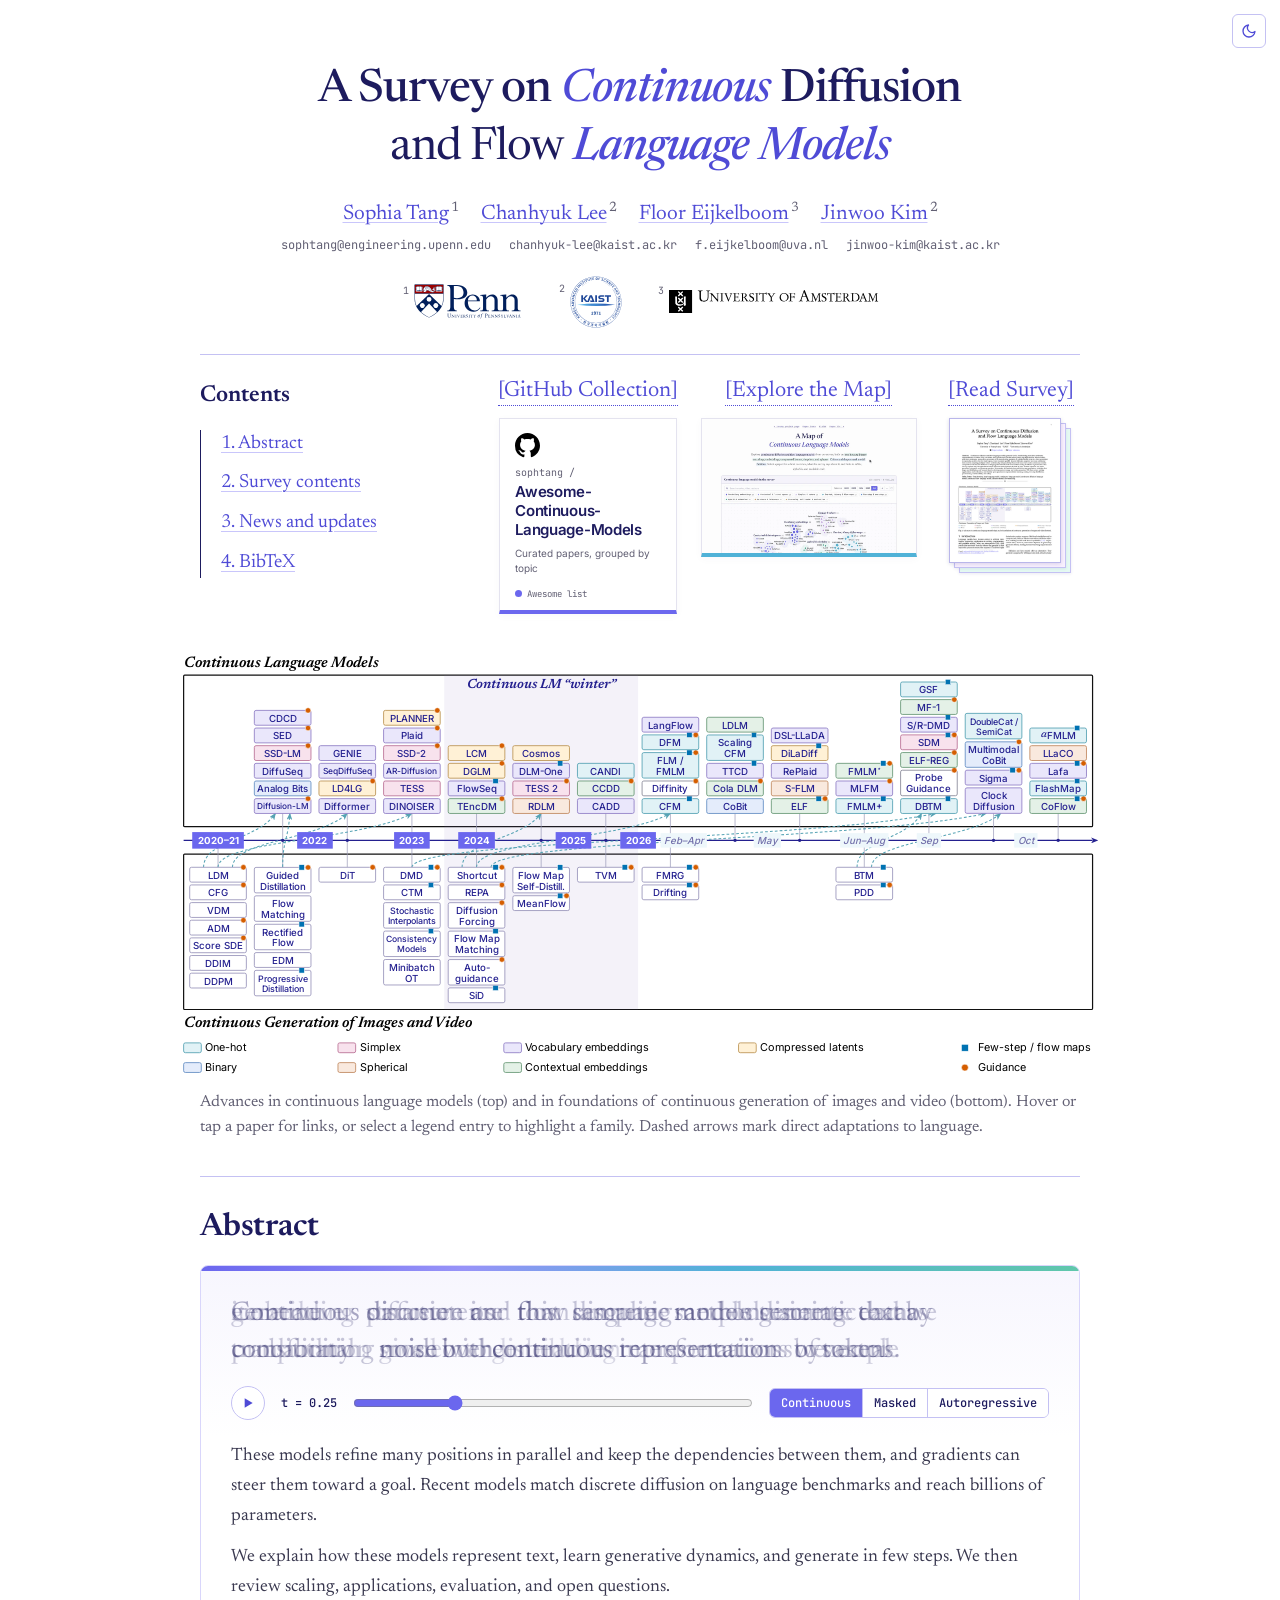
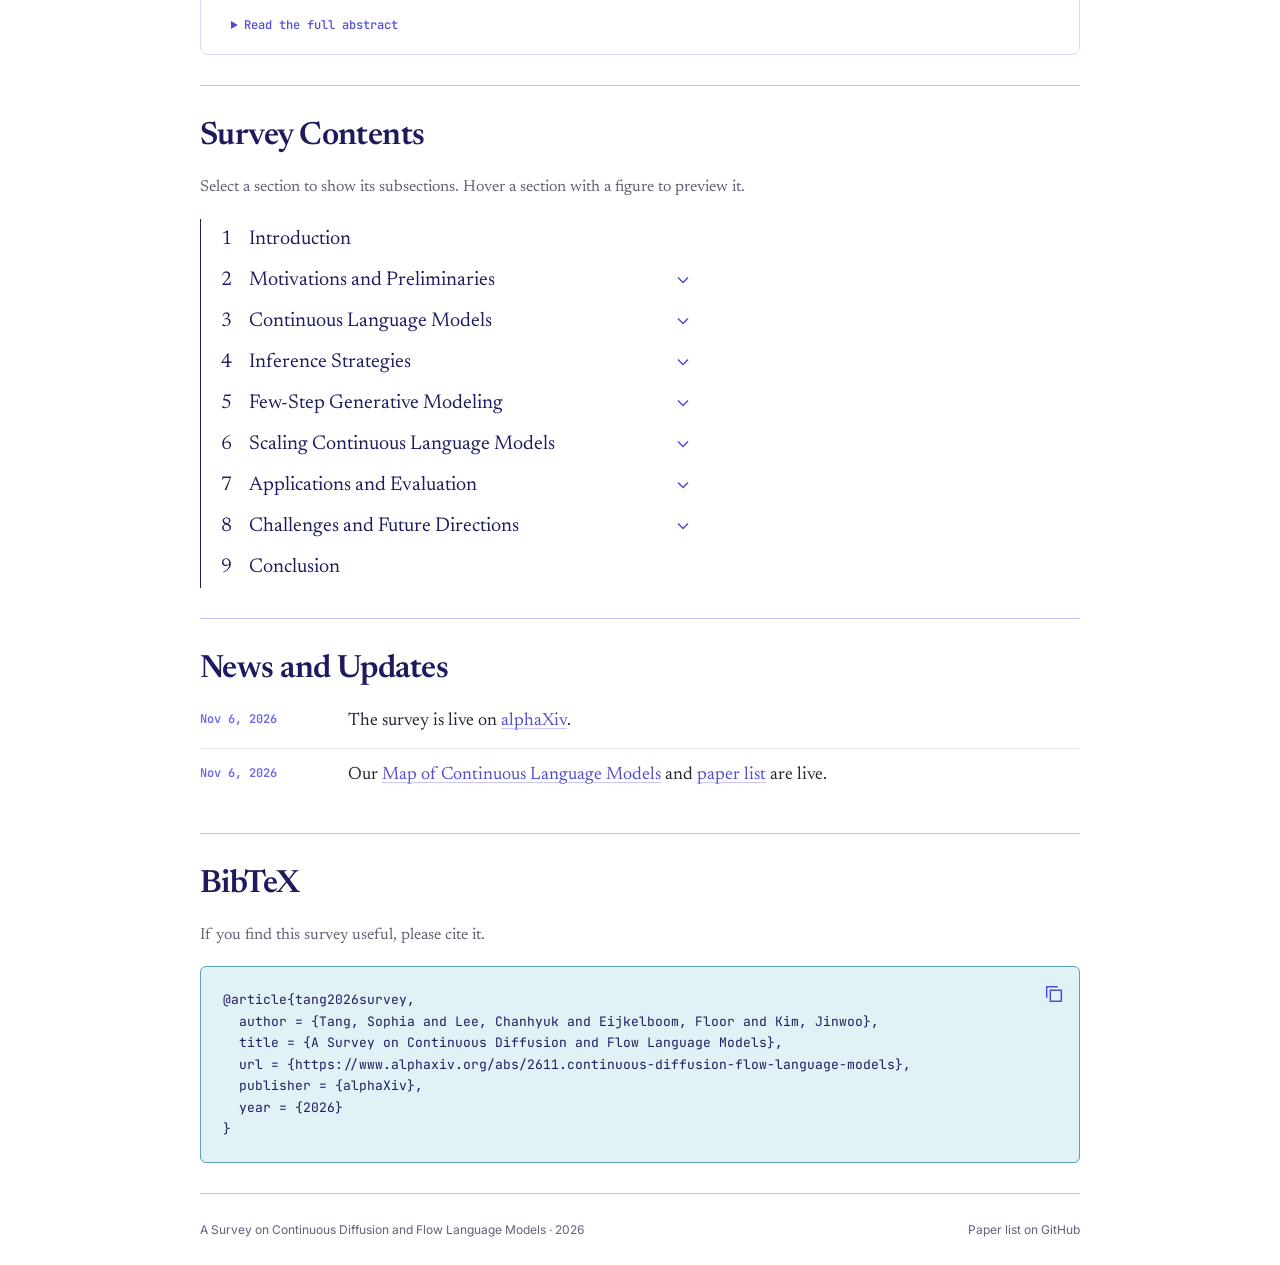
==== index.html @ f532ac31 "initial release" ====
<!doctype html>
<html lang="en">
<head>
  <meta charset="utf-8">
  <meta name="viewport" content="width=device-width, initial-scale=1">
  <meta name="theme-color" content="#ffffff">
  <meta name="description" content="A survey on continuous diffusion and flow language models: how they represent text, learn generative dynamics, generate in few steps, scale, and where the field is heading.">
  <meta property="og:title" content="A Survey on Continuous Diffusion and Flow Language Models">
  <meta property="og:description" content="Continuous diffusion and flow language models: principles, few-step generation, scaling, applications, and open questions.">
  <meta property="og:image" content="https://continuous-lm.github.io/assets/social.png">
  <meta property="og:type" content="website">
  <meta property="og:url" content="https://continuous-lm.github.io/">
  <meta name="twitter:card" content="summary_large_image">
  <title>A Survey on Continuous Diffusion and Flow Language Models</title>
  <link rel="icon" type="image/svg+xml" href="assets/favicon.svg">
  <link rel="preconnect" href="https://fonts.googleapis.com">
  <link rel="preconnect" href="https://fonts.gstatic.com" crossorigin>
  <link rel="stylesheet" href="https://fonts.googleapis.com/css2?family=Newsreader:ital,opsz,wght@0,6..72,300..700;1,6..72,300..700&family=JetBrains+Mono:wght@400..700&display=swap">
  <link rel="preload" href="assets/fonts/inter-latin.woff2" as="font" type="font/woff2" crossorigin>
  <link rel="stylesheet" href="site.css">
  <script src="theme.js"></script>
  <script src="timeline.js" defer></script>
  <script src="abstract.js" defer></script>
  <script src="site.js" defer></script>
</head>
<body>
  <a class="skip-link" href="#main">Skip to content</a>
  <button id="theme-toggle" class="theme-toggle" type="button" aria-label="Toggle dark mode" title="Toggle dark mode"><svg class="icon-moon" viewBox="0 0 24 24" aria-hidden="true"><path d="M21 12.8A9 9 0 1 1 11.2 3a7 7 0 0 0 9.8 9.8z"/></svg><svg class="icon-sun" viewBox="0 0 24 24" aria-hidden="true"><circle cx="12" cy="12" r="4.2"/><path d="M12 2.5v2.2M12 19.3v2.2M2.5 12h2.2M19.3 12h2.2M5.3 5.3l1.6 1.6M17.1 17.1l1.6 1.6M5.3 18.7l1.6-1.6M17.1 6.9l1.6-1.6"/></svg></button>
  <nav id="contents" class="contents-nav" aria-label="Page contents" inert>
    <button class="contents-toggle" aria-expanded="false" aria-controls="contents-list"><svg viewBox="0 0 20 20" aria-hidden="true"><path d="M4 5h12M4 10h12M4 15h12"/></svg><span>Contents</span><span class="contents-current" aria-hidden="true">Overview</span></button>
    <p class="contents-heading">Contents</p>
    <ol id="contents-list" class="contents-list">
      <li><a href="#overview" aria-current="location"><span>Overview</span></a></li>
      <li><a href="#abstract"><span>1. Abstract</span></a></li>
      <li><a href="#survey-contents"><span>2. Survey Contents</span></a></li>
      <li><a href="#news"><span>3. News</span></a></li>
      <li><a href="#citation"><span>4. BibTeX</span></a></li>
    </ol>
  </nav>
  <main id="main">
    <section id="overview" class="hero wrap" aria-labelledby="hero-title">
      <div class="hero-heading">
        <h1 id="hero-title" class="paper-title"><span>A Survey on <em>Continuous</em> Diffusion</span> <span class="title-sub">and Flow <em>Language Models</em></span></h1>
        <div class="authors">
          <p class="author-row">
            <span><a href="https://sophtang.github.io/" target="_blank" rel="noopener">Sophia Tang</a><sup>1</sup></span>
            <span><a href="https://david3684.github.io/" target="_blank" rel="noopener">Chanhyuk Lee</a><sup>2</sup></span>
            <span><a href="https://flooreijkelboom.github.io/" target="_blank" rel="noopener">Floor Eijkelboom</a><sup>3</sup></span>
            <span><a href="https://jw9730.github.io/" target="_blank" rel="noopener">Jinwoo Kim</a><sup>2</sup></span>
          </p>
          <p class="author-emails">
            <a href="mailto:sophtang@engineering.upenn.edu">sophtang@engineering.upenn.edu</a>
            <a href="mailto:chanhyuk-lee@kaist.ac.kr">chanhyuk-lee@kaist.ac.kr</a>
            <a href="mailto:f.eijkelboom@uva.nl">f.eijkelboom@uva.nl</a>
            <a href="mailto:jinwoo-kim@kaist.ac.kr">jinwoo-kim@kaist.ac.kr</a>
          </p>
          <div class="affiliations" aria-label="Author affiliations">
            <a class="institution institution-penn" href="https://www.upenn.edu/" target="_blank" rel="noopener" title="1. University of Pennsylvania"><sup aria-hidden="true">1</sup><img src="assets/logos/penn.svg" alt="University of Pennsylvania" width="109" height="40"></a>
            <a class="institution institution-kaist" href="https://www.kaist.ac.kr/en/" target="_blank" rel="noopener" title="2. KAIST"><sup aria-hidden="true">2</sup><img src="assets/logos/kaist.svg" alt="KAIST" width="40" height="40"></a>
            <a class="institution institution-uva" href="https://www.uva.nl/en" target="_blank" rel="noopener" title="3. University of Amsterdam"><sup aria-hidden="true">3</sup><img src="assets/logos/uva.svg" alt="University of Amsterdam" width="220" height="24"></a>
          </div>
        </div>
      </div>

      <div class="project-directory">
        <nav class="project-contents" aria-labelledby="project-contents-title">
          <h2 id="project-contents-title">Contents</h2>
          <ol>
            <li><a href="#abstract">1. Abstract</a></li>
            <li><a href="#survey-contents">2. Survey contents</a></li>
            <li><a href="#news">3. News and updates</a></li>
            <li><a href="#citation">4. BibTeX</a></li>
          </ol>
        </nav>
        <div class="project-resources">
          <a class="resource-button resource-preview resource-list" href="https://github.com/sophtang/Awesome-Continuous-Language-Models" target="_blank" rel="noopener" aria-label="Paper collection on GitHub">
            <span class="resource-label">[GitHub Collection]</span>
            <span class="repository-preview" aria-hidden="true">
              <img src="assets/icons/github.svg" alt="" width="25" height="25">
              <span class="repository-owner">sophtang /</span>
              <strong>Awesome-Continuous-<br>Language-Models</strong>
              <span class="repository-caption">Curated papers, grouped by topic</span>
              <span class="repository-language"><i></i> Awesome list</span>
            </span>
          </a>
          <a class="resource-button resource-preview map-button" href="map/" aria-label="Interactive map of papers">
            <span class="resource-label">[Explore the Map]</span>
            <span class="map-preview" aria-hidden="true"><video src="assets/previews/paper-map.mp4" poster="assets/previews/paper-map-poster.webp" width="1920" height="1200" autoplay muted loop playsinline preload="metadata"></video></span>
          </a>
          <a class="resource-button paper-button resource-preview" href="https://www.alphaxiv.org/abs/2611.continuous-diffusion-flow-language-models" target="_blank" rel="noopener" aria-label="Survey paper on alphaXiv">
            <span class="resource-label">[Read Survey]</span>
            <span class="paper-preview paper-preview-alt" aria-hidden="true"><img src="assets/previews/paper-cover.png" alt="" width="680" height="880"></span>
          </a>
        </div>
      </div>

      <!-- timeline:start (generated by scripts/build_timeline.py from timeline_figure.tex; do not edit by hand) -->
      <figure class="hero-figure timeline-figure">
        <div class="tl-scroll" tabindex="0" aria-label="Timeline, scroll sideways on small screens"><svg class="tl" viewBox="0 0 968 444" role="group" aria-labelledby="tl-caption"><defs><marker id="tl-head" viewBox="0 0 10 8" refX="9" refY="4" markerUnits="userSpaceOnUse" markerWidth="7.8" markerHeight="6.2" orient="auto"><path d="M0,0 L10,4 L0,8 L2.6,4 Z"/></marker><marker id="tl-axis-head" viewBox="0 0 10 8" refX="2" refY="4" markerUnits="userSpaceOnUse" markerWidth="7.8" markerHeight="6.2" orient="auto"><path d="M0,0 L10,4 L0,8 L2.6,4 Z"/></marker></defs><rect class="tl-panel" x="3.8" y="20.2" width="956.40" height="159.40" rx="1.08"/><rect class="tl-panel" x="3.8" y="208.4" width="956.40" height="163.56" rx="1.08"/><rect class="tl-winter" x="278.0" y="20.2" width="204.00" height="351.76"/><text class="tl-winter-label" x="380.0" y="30.2">Continuous LM “winter”</text><text class="tl-heading" x="3.8" y="11.4">Continuous Language Models</text><text class="tl-heading" x="3.8" y="390.56">Continuous Generation of Images and Video</text><line class="tl-axis" x1="3.8" y1="194.0" x2="960.2" y2="194.0" marker-end="url(#tl-axis-head)"/><line class="tl-stem" x1="40.0" y1="194.0" x2="40.0" y2="222.4"/><line class="tl-stem" x1="108.0" y1="194.0" x2="108.0" y2="165.6"/><line class="tl-stem" x1="108.0" y1="194.0" x2="108.0" y2="222.4"/><line class="tl-stem" x1="176.0" y1="194.0" x2="176.0" y2="165.6"/><line class="tl-stem" x1="176.0" y1="194.0" x2="176.0" y2="222.4"/><line class="tl-stem" x1="244.0" y1="194.0" x2="244.0" y2="165.6"/><line class="tl-stem" x1="244.0" y1="194.0" x2="244.0" y2="222.4"/><line class="tl-stem" x1="312.0" y1="194.0" x2="312.0" y2="165.6"/><line class="tl-stem" x1="312.0" y1="194.0" x2="312.0" y2="222.4"/><line class="tl-stem" x1="380.0" y1="194.0" x2="380.0" y2="165.6"/><line class="tl-stem" x1="380.0" y1="194.0" x2="380.0" y2="222.4"/><line class="tl-stem" x1="448.0" y1="194.0" x2="448.0" y2="165.6"/><line class="tl-stem" x1="448.0" y1="194.0" x2="448.0" y2="222.4"/><line class="tl-stem" x1="516.0" y1="194.0" x2="516.0" y2="165.6"/><line class="tl-stem" x1="516.0" y1="194.0" x2="516.0" y2="222.4"/><line class="tl-stem" x1="584.0" y1="194.0" x2="584.0" y2="165.6"/><line class="tl-stem" x1="652.0" y1="194.0" x2="652.0" y2="165.6"/><line class="tl-stem" x1="720.0" y1="194.0" x2="720.0" y2="165.6"/><line class="tl-stem" x1="720.0" y1="194.0" x2="720.0" y2="222.4"/><line class="tl-stem" x1="788.0" y1="194.0" x2="788.0" y2="165.6"/><line class="tl-stem" x1="856.0" y1="194.0" x2="856.0" y2="165.6"/><line class="tl-stem" x1="924.0" y1="194.0" x2="924.0" y2="165.6"/><path class="tl-arrow" d="M24.8,222.4 C24.8,194.0 81.52,194.0 100.4,165.6" data-from="paper61" data-to="paper0" marker-end="url(#tl-head)"><title>DDPM → Diffusion-LM</title></path><path class="tl-arrow" d="M40.0,222.4 C40.0,194.0 193.0,194.0 244.0,165.6" data-from="paper65" data-to="paper14" marker-end="url(#tl-head)"><title>VDM → Plaid</title></path><path class="tl-arrow" d="M55.2,222.4 C55.2,194.0 145.8,194.0 176.0,165.6" data-from="paper67" data-to="paper7" marker-end="url(#tl-head)"><title>LDM → LD4LG</title></path><path class="tl-arrow" d="M108.0,222.4 C108.0,194.0 113.72,194.0 115.6,165.6" data-from="paper69" data-to="paper5" marker-end="url(#tl-head)"><title>EDM → CDCD</title></path><path class="tl-arrow" d="M296.8,222.4 C296.8,194.0 359.2,194.0 380.0,165.6" data-from="paper79" data-to="paper22" marker-end="url(#tl-head)"><title>SiD → DLM-One</title></path><path class="tl-arrow" d="M312.0,222.4 C312.0,194.0 465.0,194.0 516.0,165.6" data-from="paper81" data-to="paper29" marker-end="url(#tl-head)"><title>Flow Map Matching → FLM / FMLM</title></path><path class="tl-arrow" d="M327.2,222.4 C327.2,194.0 718.12,194.0 848.4,165.6" data-from="paper82" data-to="paper53" marker-end="url(#tl-head)"><title>Diffusion Forcing → Sigma</title></path><path class="tl-arrow" d="M712.4,222.4 C712.4,194.0 763.4,194.0 780.4,165.6" data-from="paper91" data-to="paper45" marker-end="url(#tl-head)"><title>BTM → DBTM</title></path><path class="tl-arrow" d="M244.0,222.4 C244.0,194.0 657.72,194.0 795.6,165.6" data-from="paper78" data-to="paper49" marker-end="url(#tl-head)"><title>DMD → S/R-DMD</title></path><path class="tl-arrow" d="M727.6,222.4 C727.6,194.0 829.6,194.0 863.6,165.6" data-from="paper90" data-to="paper53" marker-end="url(#tl-head)"><title>PDD → Sigma</title></path><circle class="tl-tick" cx="40.0" cy="194.0" r="1.80"/><circle class="tl-tick" cx="108.0" cy="194.0" r="1.80"/><circle class="tl-tick" cx="176.0" cy="194.0" r="1.80"/><circle class="tl-tick" cx="244.0" cy="194.0" r="1.80"/><circle class="tl-tick" cx="312.0" cy="194.0" r="1.80"/><circle class="tl-tick" cx="380.0" cy="194.0" r="1.80"/><circle class="tl-tick" cx="448.0" cy="194.0" r="1.80"/><circle class="tl-tick" cx="516.0" cy="194.0" r="1.80"/><circle class="tl-tick" cx="584.0" cy="194.0" r="1.80"/><circle class="tl-tick" cx="652.0" cy="194.0" r="1.80"/><circle class="tl-tick" cx="720.0" cy="194.0" r="1.80"/><circle class="tl-tick" cx="788.0" cy="194.0" r="1.80"/><circle class="tl-tick" cx="856.0" cy="194.0" r="1.80"/><circle class="tl-tick" cx="924.0" cy="194.0" r="1.80"/><g class="tl-year"><rect x="13.02" y="185.28" width="53.96" height="17.43"/><text x="40.0" y="194.0">2020–21</text></g><g class="tl-year"><rect x="124.17" y="185.28" width="35.65" height="17.43"/><text x="142.0" y="194.0">2022</text></g><g class="tl-year"><rect x="226.17" y="185.28" width="35.65" height="17.43"/><text x="244.0" y="194.0">2023</text></g><g class="tl-year"><rect x="294.17" y="185.28" width="35.65" height="17.43"/><text x="312.0" y="194.0">2024</text></g><g class="tl-year"><rect x="396.17" y="185.28" width="35.65" height="17.43"/><text x="414.0" y="194.0">2025</text></g><g class="tl-year"><rect x="464.17" y="185.28" width="35.65" height="17.43"/><text x="482.0" y="194.0">2026</text></g><g class="tl-month"><rect x="508.12" y="186.37" width="43.76" height="15.25"/><text x="530.0" y="194.0">Feb–Apr</text></g><g class="tl-month"><rect x="607.02" y="186.37" width="21.97" height="15.25"/><text x="618.0" y="194.0">May</text></g><g class="tl-month"><rect x="698.12" y="186.37" width="43.76" height="15.25"/><text x="720.0" y="194.0">Jun–Aug</text></g><g class="tl-month"><rect x="777.02" y="186.37" width="21.97" height="15.25"/><text x="788.0" y="194.0">Sep</text></g><g class="tl-month"><rect x="879.02" y="186.37" width="21.97" height="15.25"/><text x="890.0" y="194.0">Oct</text></g><a class="tl-card f-vocabulary has-guide" id="tl-paper0" data-name="Diffusion-LM" data-date="May 27, 2022" data-family="Vocabulary embeddings" data-title="Diffusion-lm improves controllable text generation" data-authors="Xiang Li et al." data-venue="NeurIPS" data-arxiv="2205.14217" data-code="https://github.com/XiangLi1999/Diffusion-LM" href="https://arxiv.org/abs/2205.14217" target="_blank" rel="noopener" aria-label="Diffusion-LM, May 27, 2022"><rect class="tl-box" x="78.20" y="150.08" width="59.60" height="15.60" rx="1.81"/><text class="tl-label"><tspan x="108.0" y="157.88">Diffusion-LM</tspan></text><circle class="tl-dot tl-dot-guide" cx="134.72" cy="150.08" r="2.84"/></a><a class="tl-card f-binary" id="tl-paper1" data-name="Analog Bits" data-date="Aug 8, 2022" data-family="Binary" data-title="Analog bits: Generating discrete data using diffusion models with self-conditioning" data-authors="Ting Chen et al." data-venue="ICLR" data-arxiv="2208.04202" data-code="https://github.com/google-research/pix2seq" href="https://arxiv.org/abs/2208.04202" target="_blank" rel="noopener" aria-label="Analog Bits, Aug 8, 2022"><rect class="tl-box" x="78.20" y="131.52" width="59.60" height="15.60" rx="1.81"/><text class="tl-label"><tspan x="108.0" y="139.32">Analog Bits</tspan></text></a><a class="tl-card f-vocabulary" id="tl-paper2" data-name="DiffuSeq" data-date="Oct 17, 2022" data-family="Vocabulary embeddings" data-title="Diffuseq: Sequence to sequence text generation with diffusion models" data-authors="Shansan Gong et al." data-venue="ICLR" data-arxiv="2210.08933" data-code="https://github.com/Shark-NLP/DiffuSeq" href="https://arxiv.org/abs/2210.08933" target="_blank" rel="noopener" aria-label="DiffuSeq, Oct 17, 2022"><rect class="tl-box" x="78.20" y="112.96" width="59.60" height="15.60" rx="1.81"/><text class="tl-label"><tspan x="108.0" y="120.76">DiffuSeq</tspan></text></a><a class="tl-card f-simplex has-guide" id="tl-paper3" data-name="SSD-LM" data-date="Oct 31, 2022" data-family="Simplex" data-title="Ssd-lm: Semi-autoregressive simplex-based diffusion language model for text generation and modular control" data-authors="Xiaochuang Han et al." data-venue="ACL" data-arxiv="2210.17432" data-code="https://github.com/xhan77/ssd-lm" href="https://arxiv.org/abs/2210.17432" target="_blank" rel="noopener" aria-label="SSD-LM, Oct 31, 2022"><rect class="tl-box" x="78.20" y="94.36" width="59.60" height="15.60" rx="1.81"/><text class="tl-label"><tspan x="108.0" y="102.16">SSD-LM</tspan></text><circle class="tl-dot tl-dot-guide" cx="134.72" cy="94.36" r="2.84"/></a><a class="tl-card f-vocabulary has-guide" id="tl-paper4" data-name="SED" data-date="Nov 8, 2022" data-family="Vocabulary embeddings" data-title="Self-conditioned embedding diffusion for text generation" data-authors="Robin Strudel et al." data-venue="arXiv" data-arxiv="2211.04236" href="https://arxiv.org/abs/2211.04236" target="_blank" rel="noopener" aria-label="SED, Nov 8, 2022"><rect class="tl-box" x="78.20" y="75.80" width="59.60" height="15.60" rx="1.81"/><text class="tl-label"><tspan x="108.0" y="83.60">SED</tspan></text><circle class="tl-dot tl-dot-guide" cx="134.72" cy="75.80" r="2.84"/></a><a class="tl-card f-vocabulary has-guide" id="tl-paper5" data-name="CDCD" data-date="Nov 28, 2022" data-family="Vocabulary embeddings" data-title="Continuous diffusion for categorical data" data-authors="Sander Dieleman et al." data-venue="arXiv" data-arxiv="2211.15089" href="https://arxiv.org/abs/2211.15089" target="_blank" rel="noopener" aria-label="CDCD, Nov 28, 2022"><rect class="tl-box" x="78.20" y="57.24" width="59.60" height="15.60" rx="1.81"/><text class="tl-label"><tspan x="108.0" y="65.04">CDCD</tspan></text><circle class="tl-dot tl-dot-guide" cx="134.72" cy="57.24" r="2.84"/></a><a class="tl-card f-vocabulary" id="tl-paper6" data-name="Difformer" data-date="Dec 19, 2022" data-family="Vocabulary embeddings" data-title="Empowering Diffusion Models on the Embedding Space for Text Generation" data-authors="Zhujin Gao et al." data-venue="NAACL" data-arxiv="2212.09412" data-code="https://github.com/zhjgao/difformer" href="https://arxiv.org/abs/2212.09412" target="_blank" rel="noopener" aria-label="Difformer, Dec 19, 2022"><rect class="tl-box" x="146.20" y="150.08" width="59.60" height="15.60" rx="1.81"/><text class="tl-label"><tspan x="176.0" y="157.88">Difformer</tspan></text></a><a class="tl-card f-compressed has-guide" id="tl-paper7" data-name="LD4LG" data-date="Dec 19, 2022" data-family="Compressed latents" data-title="Latent diffusion for language generation" data-authors="Justin Lovelace et al." data-venue="NeurIPS" data-arxiv="2212.09462" data-code="https://github.com/justinlovelace/latent-diffusion-for-language" href="https://arxiv.org/abs/2212.09462" target="_blank" rel="noopener" aria-label="LD4LG, Dec 19, 2022"><rect class="tl-box" x="146.20" y="131.52" width="59.60" height="15.60" rx="1.81"/><text class="tl-label"><tspan x="176.0" y="139.32">LD4LG</tspan></text><circle class="tl-dot tl-dot-guide" cx="202.72" cy="131.52" r="2.84"/></a><a class="tl-card f-vocabulary" id="tl-paper8" data-name="SeqDiffuSeq" data-date="Dec 20, 2022" data-family="Vocabulary embeddings" data-title="Seqdiffuseq: Text diffusion with encoder-decoder transformers" data-authors="Hongyi Yuan et al." data-venue="arXiv" data-arxiv="2212.10325" data-code="https://github.com/Yuanhy1997/SeqDiffuSeq" href="https://arxiv.org/abs/2212.10325" target="_blank" rel="noopener" aria-label="SeqDiffuSeq, Dec 20, 2022"><rect class="tl-box" x="146.20" y="112.96" width="59.60" height="15.60" rx="1.81"/><text class="tl-label"><tspan x="176.0" y="120.76">SeqDiffuSeq</tspan></text></a><a class="tl-card f-vocabulary" id="tl-paper9" data-name="GENIE" data-date="Dec 22, 2022" data-family="Vocabulary embeddings" data-title="Text generation with diffusion language models: A pre-training approach with continuous paragraph denoise" data-authors="Zhenghao Lin et al." data-venue="ICML" data-arxiv="2212.11685" data-code="https://github.com/microsoft/ProphetNet" href="https://arxiv.org/abs/2212.11685" target="_blank" rel="noopener" aria-label="GENIE, Dec 22, 2022"><rect class="tl-box" x="146.20" y="94.36" width="59.60" height="15.60" rx="1.81"/><text class="tl-label"><tspan x="176.0" y="102.16">GENIE</tspan></text></a><a class="tl-card f-vocabulary" id="tl-paper10" data-name="DINOISER" data-date="Feb 20, 2023" data-family="Vocabulary embeddings" data-title="DINOISER: Diffused Conditional Sequence Learning by Manipulating Noises" data-authors="Jiasheng Ye et al." data-venue="arXiv" data-arxiv="2302.10025" data-code="https://github.com/yegcjs/DINOISER" href="https://arxiv.org/abs/2302.10025" target="_blank" rel="noopener" aria-label="DINOISER, Feb 20, 2023"><rect class="tl-box" x="214.20" y="150.08" width="59.60" height="15.60" rx="1.81"/><text class="tl-label"><tspan x="244.0" y="157.88">DINOISER</tspan></text></a><a class="tl-card f-simplex" id="tl-paper11" data-name="TESS" data-date="May 15, 2023" data-family="Simplex" data-title="Tess: Text-to-text self-conditioned simplex diffusion" data-authors="Rabeeh Karimi Mahabadi et al." data-venue="EACL" data-arxiv="2305.08379" data-code="https://github.com/allenai/tess-diffusion" href="https://arxiv.org/abs/2305.08379" target="_blank" rel="noopener" aria-label="TESS, May 15, 2023"><rect class="tl-box" x="214.20" y="131.52" width="59.60" height="15.60" rx="1.81"/><text class="tl-label"><tspan x="244.0" y="139.32">TESS</tspan></text></a><a class="tl-card f-vocabulary" id="tl-paper12" data-name="AR-Diffusion" data-date="May 16, 2023" data-family="Vocabulary embeddings" data-title="AR-diffusion: Auto-regressive diffusion model for text generation" data-authors="Tong Wu et al." data-venue="NeurIPS" data-arxiv="2305.09515" data-code="https://github.com/microsoft/ProphetNet" href="https://arxiv.org/abs/2305.09515" target="_blank" rel="noopener" aria-label="AR-Diffusion, May 16, 2023"><rect class="tl-box" x="214.20" y="112.96" width="59.60" height="15.60" rx="1.81"/><text class="tl-label"><tspan x="244.0" y="120.76">AR-Diffusion</tspan></text></a><a class="tl-card f-simplex has-guide" id="tl-paper13" data-name="SSD-2" data-date="May 24, 2023" data-family="Simplex" data-title="David helps goliath: Inference-time collaboration between small specialized and large general diffusion lms" data-authors="Xiaochuang Han et al." data-venue="NAACL" data-arxiv="2305.14771" href="https://arxiv.org/abs/2305.14771" target="_blank" rel="noopener" aria-label="SSD-2, May 24, 2023"><rect class="tl-box" x="214.20" y="94.36" width="59.60" height="15.60" rx="1.81"/><text class="tl-label"><tspan x="244.0" y="102.16">SSD-2</tspan></text><circle class="tl-dot tl-dot-guide" cx="270.72" cy="94.36" r="2.84"/></a><a class="tl-card f-vocabulary has-guide" id="tl-paper14" data-name="Plaid" data-date="May 30, 2023" data-family="Vocabulary embeddings" data-title="Likelihood-Based Diffusion Language Models" data-authors="Ishaan Gulrajani and Tatsunori B Hashimoto" data-venue="NeurIPS" data-arxiv="2305.18619" data-code="https://github.com/igul222/plaid" href="https://arxiv.org/abs/2305.18619" target="_blank" rel="noopener" aria-label="Plaid, May 30, 2023"><rect class="tl-box" x="214.20" y="75.80" width="59.60" height="15.60" rx="1.81"/><text class="tl-label"><tspan x="244.0" y="83.60">Plaid</tspan></text><circle class="tl-dot tl-dot-guide" cx="270.72" cy="75.80" r="2.84"/></a><a class="tl-card f-compressed has-guide" id="tl-paper15" data-name="PLANNER" data-date="Jun 5, 2023" data-family="Compressed latents" data-title="Planner: Generating diversified paragraph via latent language diffusion model" data-authors="Yizhe Zhang et al." data-venue="NeurIPS" data-arxiv="2306.02531" data-code="https://github.com/apple-aiml-research/ml-planner" href="https://arxiv.org/abs/2306.02531" target="_blank" rel="noopener" aria-label="PLANNER, Jun 5, 2023"><rect class="tl-box" x="214.20" y="57.24" width="59.60" height="15.60" rx="1.81"/><text class="tl-label"><tspan x="244.0" y="65.04">PLANNER</tspan></text><circle class="tl-dot tl-dot-guide" cx="270.72" cy="57.24" r="2.84"/></a><a class="tl-card f-contextual has-guide" id="tl-paper16" data-name="TEncDM" data-date="Feb 29, 2024" data-family="Contextual embeddings" data-title="Tencdm: Understanding the properties of the diffusion model in the space of language model encodings" data-authors="Alexander Shabalin et al." data-venue="AAAI" data-arxiv="2402.19097" data-code="https://github.com/M0RJIQUE/tencdm" href="https://arxiv.org/abs/2402.19097" target="_blank" rel="noopener" aria-label="TEncDM, Feb 29, 2024"><rect class="tl-box" x="282.20" y="150.08" width="59.60" height="15.60" rx="1.81"/><text class="tl-label"><tspan x="312.0" y="157.88">TEncDM</tspan></text><circle class="tl-dot tl-dot-guide" cx="338.72" cy="150.08" r="2.84"/></a><a class="tl-card f-vocabulary has-few" id="tl-paper17" data-name="FlowSeq" data-date="Forthcoming" data-family="Vocabulary embeddings" data-title="Flow Matching for Conditional Text Generation in a Few Sampling Steps" data-authors="Vincent Tao Hu et al." data-venue="EACL" href="https://scholar.google.com/scholar?q=Flow+Matching+for+Conditional+Text+Generation+in+a+Few+Sampling+Steps" target="_blank" rel="noopener" aria-label="FlowSeq, Forthcoming"><rect class="tl-box" x="282.20" y="131.52" width="59.60" height="15.60" rx="1.81"/><text class="tl-label"><tspan x="312.0" y="139.32">FlowSeq</tspan></text><rect class="tl-dot tl-dot-few" x="329.16" y="128.68" width="5.68" height="5.68"/></a><a class="tl-card f-compressed has-guide" id="tl-paper18" data-name="DGLM" data-date="Aug 8, 2024" data-family="Compressed latents" data-title="Diffusion guided language modeling" data-authors="Justin Lovelace et al." data-venue="Findings of ACL" data-arxiv="2408.04220" data-code="https://github.com/justinlovelace/Diffusion-Guided-LM" href="https://arxiv.org/abs/2408.04220" target="_blank" rel="noopener" aria-label="DGLM, Aug 8, 2024"><rect class="tl-box" x="282.20" y="112.96" width="59.60" height="15.60" rx="1.81"/><text class="tl-label"><tspan x="312.0" y="120.76">DGLM</tspan></text><circle class="tl-dot tl-dot-guide" cx="338.72" cy="112.96" r="2.84"/></a><a class="tl-card f-compressed has-guide" id="tl-paper19" data-name="LCM" data-date="Dec 11, 2024" data-family="Compressed latents" data-title="Large Concept Models: Language Modeling in a Sentence Representation Space" data-authors="Loïc Barrault et al." data-venue="arXiv" data-arxiv="2412.08821" data-code="https://github.com/facebookresearch/large_concept_model" href="https://arxiv.org/abs/2412.08821" target="_blank" rel="noopener" aria-label="LCM, Dec 11, 2024"><rect class="tl-box" x="282.20" y="94.36" width="59.60" height="15.60" rx="1.81"/><text class="tl-label"><tspan x="312.0" y="102.16">LCM</tspan></text><circle class="tl-dot tl-dot-guide" cx="338.72" cy="94.36" r="2.84"/></a><a class="tl-card f-sphere" id="tl-paper20" data-name="RDLM" data-date="Feb 17, 2025" data-family="Spherical" data-title="Continuous Diffusion Model for Language Modeling" data-authors="Jaehyeong Jo and Sung Ju Hwang" data-venue="NeurIPS" data-arxiv="2502.11564" data-code="https://github.com/harryjo97/RDLM" href="https://arxiv.org/abs/2502.11564" target="_blank" rel="noopener" aria-label="RDLM, Feb 17, 2025"><rect class="tl-box" x="350.20" y="150.08" width="59.60" height="15.60" rx="1.81"/><text class="tl-label"><tspan x="380.0" y="157.88">RDLM</tspan></text></a><a class="tl-card f-simplex has-guide" id="tl-paper21" data-name="TESS 2" data-date="Feb 19, 2025" data-family="Simplex" data-title="TESS 2: A Large-Scale Generalist Diffusion Language Model" data-authors="Jaesung Tae et al." data-venue="ACL" data-arxiv="2502.13917" data-code="https://github.com/hamishivi/tess-2" href="https://arxiv.org/abs/2502.13917" target="_blank" rel="noopener" aria-label="TESS 2, Feb 19, 2025"><rect class="tl-box" x="350.20" y="131.52" width="59.60" height="15.60" rx="1.81"/><text class="tl-label"><tspan x="380.0" y="139.32">TESS 2</tspan></text><circle class="tl-dot tl-dot-guide" cx="406.72" cy="131.52" r="2.84"/></a><a class="tl-card f-vocabulary has-few" id="tl-paper22" data-name="DLM-One" data-date="May 30, 2025" data-family="Vocabulary embeddings" data-title="DLM-One: Diffusion Language Models for One-Step Sequence Generation" data-authors="Tianqi Chen et al." data-venue="arXiv" data-arxiv="2506.00290" href="https://arxiv.org/abs/2506.00290" target="_blank" rel="noopener" aria-label="DLM-One, May 30, 2025"><rect class="tl-box" x="350.20" y="112.96" width="59.60" height="15.60" rx="1.81"/><text class="tl-label"><tspan x="380.0" y="120.76">DLM-One</tspan></text><rect class="tl-dot tl-dot-few" x="397.16" y="110.12" width="5.68" height="5.68"/></a><a class="tl-card f-compressed" id="tl-paper23" data-name="Cosmos" data-date="Jun 26, 2025" data-family="Compressed latents" data-title="Cosmos: Compressed and smooth latent space for text diffusion modeling" data-authors="Viacheslav Meshchaninov et al." data-venue="NeurIPS" data-arxiv="2506.21170" data-code="https://github.com/MeshchaninovViacheslav/cosmos" href="https://arxiv.org/abs/2506.21170" target="_blank" rel="noopener" aria-label="Cosmos, Jun 26, 2025"><rect class="tl-box" x="350.20" y="94.36" width="59.60" height="15.60" rx="1.81"/><text class="tl-label"><tspan x="380.0" y="102.16">Cosmos</tspan></text></a><a class="tl-card f-vocabulary" id="tl-paper24" data-name="CADD" data-date="Oct 1, 2025" data-family="Vocabulary embeddings" data-title="Continuously Augmented Discrete Diffusion Model for Categorical Generative Modeling" data-authors="Huangjie Zheng et al." data-venue="ICLR" data-arxiv="2510.01329" data-code="https://github.com/apple-aiml-research/ml-cadd" href="https://arxiv.org/abs/2510.01329" target="_blank" rel="noopener" aria-label="CADD, Oct 1, 2025"><rect class="tl-box" x="418.20" y="150.08" width="59.60" height="15.60" rx="1.81"/><text class="tl-label"><tspan x="448.0" y="157.88">CADD</tspan></text></a><a class="tl-card f-contextual has-guide" id="tl-paper25" data-name="CCDD" data-date="Oct 3, 2025" data-family="Contextual embeddings" data-title="Coevolutionary Continuous Discrete Diffusion: Make Your Diffusion Language Model a Latent Reasoner" data-authors="Cai Zhou et al." data-venue="ICML" data-arxiv="2510.03206" data-code="https://github.com/zhouc20/CCDD" href="https://arxiv.org/abs/2510.03206" target="_blank" rel="noopener" aria-label="CCDD, Oct 3, 2025"><rect class="tl-box" x="418.20" y="131.52" width="59.60" height="15.60" rx="1.81"/><text class="tl-label"><tspan x="448.0" y="139.32">CCDD</tspan></text><circle class="tl-dot tl-dot-guide" cx="474.72" cy="131.52" r="2.84"/></a><a class="tl-card f-onehot" id="tl-paper26" data-name="CANDI" data-date="Oct 26, 2025" data-family="One-hot" data-title="CANDI: Hybrid Discrete-Continuous Diffusion Models" data-authors="Patrick Pynadath et al." data-venue="ICML" data-arxiv="2510.22510" href="https://arxiv.org/abs/2510.22510" target="_blank" rel="noopener" aria-label="CANDI, Oct 26, 2025"><rect class="tl-box" x="418.20" y="112.96" width="59.60" height="15.60" rx="1.81"/><text class="tl-label"><tspan x="448.0" y="120.76">CANDI</tspan></text></a><a class="tl-card f-onehot has-few" id="tl-paper27" data-name="CFM" data-date="Feb 12, 2026" data-family="One-hot" data-title="Categorical flow maps" data-authors="Daan Roos et al." data-venue="ICML" data-arxiv="2602.12233" data-code="https://github.com/olsdavis/semicat" href="https://arxiv.org/abs/2602.12233" target="_blank" rel="noopener" aria-label="CFM, Feb 12, 2026"><rect class="tl-box" x="486.20" y="150.08" width="59.60" height="15.60" rx="1.81"/><text class="tl-label"><tspan x="516.0" y="157.88">CFM</tspan></text><rect class="tl-dot tl-dot-few" x="533.16" y="147.24" width="5.68" height="5.68"/></a><a class="tl-card f-neutral has-guide" id="tl-paper28" data-name="Diffinity" data-date="Feb 12, 2026" data-family="Cross-cutting" data-title="Continuous Diffusion Models Can Obey Formal Syntax" data-authors="Jinwoo Kim et al." data-venue="ICML" data-arxiv="2602.12468" data-code="https://github.com/large-loris-models/Diffinity" href="https://arxiv.org/abs/2602.12468" target="_blank" rel="noopener" aria-label="Diffinity, Feb 12, 2026"><rect class="tl-box" x="486.20" y="131.52" width="59.60" height="15.60" rx="1.81"/><text class="tl-label"><tspan x="516.0" y="139.32">Diffinity</tspan></text><circle class="tl-dot tl-dot-guide" cx="542.72" cy="131.52" r="2.84"/></a><a class="tl-card f-onehot has-guide has-few" id="tl-paper29" data-name="FLM / FMLM" data-date="Feb 18, 2026" data-family="One-hot" data-title="Flow map language models: One-step language modeling via continuous denoising" data-authors="Chanhyuk Lee et al." data-venue="arXiv" data-arxiv="2602.16813" data-code="https://github.com/david3684/flm" href="https://arxiv.org/abs/2602.16813" target="_blank" rel="noopener" aria-label="FLM / FMLM, Feb 18, 2026"><rect class="tl-box" x="486.20" y="101.64" width="59.60" height="26.80" rx="1.81"/><text class="tl-label"><tspan x="516.0" y="109.28">FLM /</tspan><tspan x="516.0" y="120.80">FMLM</tspan></text><rect class="tl-dot tl-dot-few" x="533.16" y="98.80" width="5.68" height="5.68"/><circle class="tl-dot tl-dot-guide" cx="542.72" cy="101.64" r="2.84"/></a><a class="tl-card f-onehot has-guide has-few" id="tl-paper30" data-name="DFM" data-date="Apr 10, 2026" data-family="One-hot" data-title="Discrete flow maps" data-authors="Peter Potaptchik et al." data-venue="arXiv" data-arxiv="2604.09784" href="https://arxiv.org/abs/2604.09784" target="_blank" rel="noopener" aria-label="DFM, Apr 10, 2026"><rect class="tl-box" x="486.20" y="83.00" width="59.60" height="15.60" rx="1.81"/><text class="tl-label"><tspan x="516.0" y="90.80">DFM</tspan></text><rect class="tl-dot tl-dot-few" x="533.16" y="80.16" width="5.68" height="5.68"/><circle class="tl-dot tl-dot-guide" cx="542.72" cy="83.00" r="2.84"/></a><a class="tl-card f-vocabulary" id="tl-paper31" data-name="LangFlow" data-date="Apr 13, 2026" data-family="Vocabulary embeddings" data-title="LangFlow: Continuous Diffusion Rivals Discrete in Language Modeling" data-authors="Yuxin Chen et al." data-venue="arXiv" data-arxiv="2604.11748" data-code="https://github.com/nealchen2003/LangFlow" href="https://arxiv.org/abs/2604.11748" target="_blank" rel="noopener" aria-label="LangFlow, Apr 13, 2026"><rect class="tl-box" x="486.20" y="64.48" width="59.60" height="15.60" rx="1.81"/><text class="tl-label"><tspan x="516.0" y="72.28">LangFlow</tspan></text></a><a class="tl-card f-binary" id="tl-paper32" data-name="CoBit" data-date="May 7, 2026" data-family="Binary" data-title="CoBit: Language Modeling with Bitstream Diffusion" data-authors="Georgios Batzolis et al." data-venue="arXiv" data-arxiv="2605.07013" data-code="https://github.com/GBATZOLIS/BitstreamDiffusion" href="https://arxiv.org/abs/2605.07013" target="_blank" rel="noopener" aria-label="CoBit, May 7, 2026"><rect class="tl-box" x="554.20" y="150.08" width="59.60" height="15.60" rx="1.81"/><text class="tl-label"><tspan x="584.0" y="157.88">CoBit</tspan></text></a><a class="tl-card f-contextual has-guide" id="tl-paper33" data-name="Cola DLM" data-date="May 7, 2026" data-family="Contextual embeddings" data-title="Continuous latent diffusion language model" data-authors="Hongcan Guo et al." data-venue="arXiv" data-arxiv="2605.06548" data-code="https://github.com/ByteDance-Seed/Cola-DLM" href="https://arxiv.org/abs/2605.06548" target="_blank" rel="noopener" aria-label="Cola DLM, May 7, 2026"><rect class="tl-box" x="554.20" y="131.52" width="59.60" height="15.60" rx="1.81"/><text class="tl-label"><tspan x="584.0" y="139.32">Cola DLM</tspan></text><circle class="tl-dot tl-dot-guide" cx="610.72" cy="131.52" r="2.84"/></a><a class="tl-card f-vocabulary has-few" id="tl-paper34" data-name="TTCD" data-date="May 7, 2026" data-family="Vocabulary embeddings" data-title="Token Time Continuous Diffusion for Language Modeling" data-authors="Parikshit Bansal and Sujay Sanghavi" data-venue="arXiv" data-arxiv="2607.14106" href="https://arxiv.org/abs/2607.14106" target="_blank" rel="noopener" aria-label="TTCD, May 7, 2026"><rect class="tl-box" x="554.20" y="112.96" width="59.60" height="15.60" rx="1.81"/><text class="tl-label"><tspan x="584.0" y="120.76">TTCD</tspan></text><rect class="tl-dot tl-dot-few" x="601.16" y="110.12" width="5.68" height="5.68"/></a><a class="tl-card f-onehot has-few" id="tl-paper35" data-name="Scaling CFM" data-date="May 8, 2026" data-family="One-hot" data-title="Scaling Categorical Flow Maps" data-authors="Oscar Davis et al." data-venue="arXiv" data-arxiv="2605.07820" href="https://arxiv.org/abs/2605.07820" target="_blank" rel="noopener" aria-label="Scaling CFM, May 8, 2026"><rect class="tl-box" x="554.20" y="83.08" width="59.60" height="26.80" rx="1.81"/><text class="tl-label"><tspan x="584.0" y="90.72">Scaling</tspan><tspan x="584.0" y="102.24">CFM</tspan></text><rect class="tl-dot tl-dot-few" x="601.16" y="80.24" width="5.68" height="5.68"/></a><a class="tl-card f-contextual" id="tl-paper36" data-name="LDLM" data-date="May 8, 2026" data-family="Contextual embeddings" data-title="How to train your latent diffusion language model jointly with the latent space" data-authors="Viacheslav Meshchaninov et al." data-venue="arXiv" data-arxiv="2605.07933" href="https://arxiv.org/abs/2605.07933" target="_blank" rel="noopener" aria-label="LDLM, May 8, 2026"><rect class="tl-box" x="554.20" y="64.48" width="59.60" height="15.60" rx="1.81"/><text class="tl-label"><tspan x="584.0" y="72.28">LDLM</tspan></text></a><a class="tl-card f-contextual has-guide has-few" id="tl-paper37" data-name="ELF" data-date="May 11, 2026" data-family="Contextual embeddings" data-title="Elf: Embedded language flows" data-authors="Keya Hu et al." data-venue="arXiv" data-arxiv="2605.10938" data-code="https://github.com/lillian039/ELF" href="https://arxiv.org/abs/2605.10938" target="_blank" rel="noopener" aria-label="ELF, May 11, 2026"><rect class="tl-box" x="622.20" y="150.08" width="59.60" height="15.60" rx="1.81"/><text class="tl-label"><tspan x="652.0" y="157.88">ELF</tspan></text><rect class="tl-dot tl-dot-few" x="669.16" y="147.24" width="5.68" height="5.68"/><circle class="tl-dot tl-dot-guide" cx="678.72" cy="150.08" r="2.84"/></a><a class="tl-card f-sphere" id="tl-paper38" data-name="S-FLM" data-date="May 11, 2026" data-family="Spherical" data-title="Language modeling with hyperspherical flows" data-authors="Justin Deschenaux and Caglar Gulcehre" data-venue="arXiv" data-arxiv="2605.11125" data-code="https://github.com/jdeschena/s-flm" href="https://arxiv.org/abs/2605.11125" target="_blank" rel="noopener" aria-label="S-FLM, May 11, 2026"><rect class="tl-box" x="622.20" y="131.52" width="59.60" height="15.60" rx="1.81"/><text class="tl-label"><tspan x="652.0" y="139.32">S-FLM</tspan></text></a><a class="tl-card f-vocabulary" id="tl-paper39" data-name="RePlaid" data-date="May 18, 2026" data-family="Vocabulary embeddings" data-title="Continuous diffusion scales competitively with discrete diffusion for language" data-authors="Zhihan Yang et al." data-venue="NeurIPS" data-arxiv="2605.18530" href="https://arxiv.org/abs/2605.18530" target="_blank" rel="noopener" aria-label="RePlaid, May 18, 2026"><rect class="tl-box" x="622.20" y="112.96" width="59.60" height="15.60" rx="1.81"/><text class="tl-label"><tspan x="652.0" y="120.76">RePlaid</tspan></text></a><a class="tl-card f-compressed has-few" id="tl-paper40" data-name="DiLaDiff" data-date="May 22, 2026" data-family="Compressed latents" data-title="DiLaDiff: Distilled Latent-Augmented Diffusion for Language Modeling" data-authors="Jean-Marie Lemercier et al." data-venue="arXiv" data-arxiv="2605.23605" href="https://arxiv.org/abs/2605.23605" target="_blank" rel="noopener" aria-label="DiLaDiff, May 22, 2026"><rect class="tl-box" x="622.20" y="94.36" width="59.60" height="15.60" rx="1.81"/><text class="tl-label"><tspan x="652.0" y="102.16">DiLaDiff</tspan></text><rect class="tl-dot tl-dot-few" x="669.16" y="91.52" width="5.68" height="5.68"/></a><a class="tl-card f-vocabulary" id="tl-paper41" data-name="DSL-LLaDA" data-date="May 31, 2026" data-family="Vocabulary embeddings" data-title="DSL-LLaDA: Scaling Continuous Denoising to 8B Masked Diffusion LMs" data-authors="Longxuan Yu et al." data-venue="Findings of EMNLP" data-arxiv="2606.01024" href="https://arxiv.org/abs/2606.01024" target="_blank" rel="noopener" aria-label="DSL-LLaDA, May 31, 2026"><rect class="tl-box" x="622.20" y="75.80" width="59.60" height="15.60" rx="1.81"/><text class="tl-label"><tspan x="652.0" y="83.60">DSL-LLaDA</tspan></text></a><a class="tl-card f-onehot has-few" id="tl-paper42" data-name="FMLM+" data-date="Jun 23, 2026" data-family="One-hot" data-title="Posterior Refinement: Fast Language Generation via Any-Order Flow Maps" data-authors="Manan Agarwal et al." data-venue="arXiv" data-arxiv="2606.24773" data-code="https://github.com/MananAg007/posterior-refinement" href="https://arxiv.org/abs/2606.24773" target="_blank" rel="noopener" aria-label="FMLM+, Jun 23, 2026"><rect class="tl-box" x="690.20" y="150.08" width="59.60" height="15.60" rx="1.81"/><text class="tl-label"><tspan x="720.0" y="157.88">FMLM+</tspan></text><rect class="tl-dot tl-dot-few" x="737.16" y="147.24" width="5.68" height="5.68"/></a><a class="tl-card f-vocabulary has-guide" id="tl-paper43" data-name="MLFM" data-date="Jun 26, 2026" data-family="Vocabulary embeddings" data-title="Masked Language Flow Models" data-authors="Iskander Azangulov et al." data-venue="arXiv" data-arxiv="2606.27617" data-code="https://github.com/imbirik/mlfm" href="https://arxiv.org/abs/2606.27617" target="_blank" rel="noopener" aria-label="MLFM, Jun 26, 2026"><rect class="tl-box" x="690.20" y="131.52" width="59.60" height="15.60" rx="1.81"/><text class="tl-label"><tspan x="720.0" y="139.32">MLFM</tspan></text><circle class="tl-dot tl-dot-guide" cx="746.72" cy="131.52" r="2.84"/></a><a class="tl-card f-contextual has-guide has-few" id="tl-paper44" data-name="FMLM*" data-date="Jul 1, 2026" data-family="Contextual embeddings" data-title="Self-conditioned Flow Map Language Models via Fixed-point Flows" data-authors="Jaehoon Yoo et al." data-venue="arXiv" data-arxiv="2607.00714" data-code="https://github.com/Ugness/self-conditioned-fmlm" href="https://arxiv.org/abs/2607.00714" target="_blank" rel="noopener" aria-label="FMLM*, Jul 1, 2026"><rect class="tl-box" x="690.20" y="112.96" width="59.60" height="15.60" rx="1.81"/><text class="tl-label"><tspan x="720.0" y="120.76">FMLM<tspan class="tl-sup" dy="-3">⋆</tspan><tspan dy="3"></tspan></tspan></text><rect class="tl-dot tl-dot-few" x="737.16" y="110.12" width="5.68" height="5.68"/><circle class="tl-dot tl-dot-guide" cx="746.72" cy="112.96" r="2.84"/></a><a class="tl-card f-onehot has-few" id="tl-paper45" data-name="DBTM" data-date="Sep 14, 2026" data-family="One-hot" data-title="Discrete Beckmann Transport Models for One-Step Language Modeling and Reasoning" data-authors="Sophia Tang and Shiyi Wang" data-venue="arXiv" data-arxiv="2609.15903" data-code="https://github.com/sophtang/DBTM" href="https://arxiv.org/abs/2609.15903" target="_blank" rel="noopener" aria-label="DBTM, Sep 14, 2026"><rect class="tl-box" x="758.20" y="150.08" width="59.60" height="15.60" rx="1.81"/><text class="tl-label"><tspan x="788.0" y="157.88">DBTM</tspan></text><rect class="tl-dot tl-dot-few" x="805.16" y="147.24" width="5.68" height="5.68"/></a><a class="tl-card f-neutral has-guide" id="tl-paper46" data-name="Probe Guidance" data-date="Sep 16, 2026" data-family="Cross-cutting" data-title="How to Guide Your Language Flow" data-authors="Rohit Dilip et al." data-venue="arXiv" data-arxiv="2609.19356" href="https://arxiv.org/abs/2609.19356" target="_blank" rel="noopener" aria-label="Probe Guidance, Sep 16, 2026"><rect class="tl-box" x="758.20" y="120.20" width="59.60" height="26.80" rx="1.81"/><text class="tl-label"><tspan x="788.0" y="127.84">Probe</tspan><tspan x="788.0" y="139.36">Guidance</tspan></text><circle class="tl-dot tl-dot-guide" cx="814.72" cy="120.20" r="2.84"/></a><a class="tl-card f-contextual has-guide" id="tl-paper47" data-name="ELF-REG" data-date="Sep 24, 2026" data-family="Contextual embeddings" data-title="ELF-REG: Scaling Continuous Diffusion Language Models to Reasoning Tasks" data-authors="Zeyu Michael Li et al." data-venue="arXiv" data-arxiv="2609.29102" data-code="https://github.com/lizeyu090312/scaling_dLM" href="https://arxiv.org/abs/2609.29102" target="_blank" rel="noopener" aria-label="ELF-REG, Sep 24, 2026"><rect class="tl-box" x="758.20" y="101.60" width="59.60" height="15.60" rx="1.81"/><text class="tl-label"><tspan x="788.0" y="109.40">ELF-REG</tspan></text><circle class="tl-dot tl-dot-guide" cx="814.72" cy="101.60" r="2.84"/></a><a class="tl-card f-simplex has-guide has-few" id="tl-paper48" data-name="SDM" data-date="Sep 28, 2026" data-family="Simplex" data-title="Simplex Diffusion Models" data-authors="Justin Deschenaux et al." data-venue="arXiv" data-arxiv="2609.35553" href="https://arxiv.org/abs/2609.35553" target="_blank" rel="noopener" aria-label="SDM, Sep 28, 2026"><rect class="tl-box" x="758.20" y="83.00" width="59.60" height="15.60" rx="1.81"/><text class="tl-label"><tspan x="788.0" y="90.80">SDM</tspan></text><rect class="tl-dot tl-dot-few" x="805.16" y="80.16" width="5.68" height="5.68"/><circle class="tl-dot tl-dot-guide" cx="814.72" cy="83.00" r="2.84"/></a><a class="tl-card f-vocabulary has-few" id="tl-paper49" data-name="S/R-DMD" data-date="Sep 30, 2026" data-family="Vocabulary embeddings" data-title="Distribution Matching Distillation for Continuous Diffusion Language Models" data-authors="Paul Le Van Kiem et al." data-venue="arXiv" data-arxiv="2609.40235" href="https://arxiv.org/abs/2609.40235" target="_blank" rel="noopener" aria-label="S/R-DMD, Sep 30, 2026"><rect class="tl-box" x="758.20" y="64.48" width="59.60" height="15.60" rx="1.81"/><text class="tl-label"><tspan x="788.0" y="72.28">S/R-DMD</tspan></text><rect class="tl-dot tl-dot-few" x="805.16" y="61.64" width="5.68" height="5.68"/></a><a class="tl-card f-contextual has-guide" id="tl-paper50" data-name="MF-1" data-date="Sep 30, 2026" data-family="Contextual embeddings" data-title="Multimodal Flow: Unified Flow Modeling of Language and Vision in Embedding Spaces" data-authors="Hongyuan Tao et al." data-venue="arXiv" data-arxiv="2609.40362" data-code="https://github.com/hustvl/Multimodal-Flow" href="https://arxiv.org/abs/2609.40362" target="_blank" rel="noopener" aria-label="MF-1, Sep 30, 2026"><rect class="tl-box" x="758.20" y="45.88" width="59.60" height="15.60" rx="1.81"/><text class="tl-label"><tspan x="788.0" y="53.68">MF-1</tspan></text><circle class="tl-dot tl-dot-guide" cx="814.72" cy="45.88" r="2.84"/></a><a class="tl-card f-onehot has-few" id="tl-paper51" data-name="GSF" data-date="Sep 30, 2026" data-family="One-hot" data-title="Gumbel Straight Flow: Distilling Autoregressive Models into One-step Flow Maps" data-authors="Yeongmin Kim et al." data-venue="arXiv" data-arxiv="2610.00497" href="https://arxiv.org/abs/2610.00497" target="_blank" rel="noopener" aria-label="GSF, Sep 30, 2026"><rect class="tl-box" x="758.20" y="27.36" width="59.60" height="15.60" rx="1.81"/><text class="tl-label"><tspan x="788.0" y="35.16">GSF</tspan></text><rect class="tl-dot tl-dot-few" x="805.16" y="24.52" width="5.68" height="5.68"/></a><a class="tl-card f-vocabulary" id="tl-paper52" data-name="Clock Diffusion" data-date="Oct 1, 2026" data-family="Vocabulary embeddings" data-title="Clock Diffusion: Efficient Semi-Autoregressive Continuous Diffusion Language Models" data-authors="Yair Schiff et al." data-venue="arXiv" data-arxiv="2610.00894" href="https://arxiv.org/abs/2610.00894" target="_blank" rel="noopener" aria-label="Clock Diffusion, Oct 1, 2026"><rect class="tl-box" x="826.20" y="138.76" width="59.60" height="26.80" rx="1.81"/><text class="tl-label"><tspan x="856.0" y="146.40">Clock</tspan><tspan x="856.0" y="157.92">Diffusion</tspan></text></a><a class="tl-card f-vocabulary has-guide has-few" id="tl-paper53" data-name="Sigma" data-date="Oct 2, 2026" data-family="Vocabulary embeddings" data-title="Large Language Continuous Diffusion Models" data-authors="Zhihan Yang et al." data-venue="arXiv" data-arxiv="2610.02665" href="https://arxiv.org/abs/2610.02665" target="_blank" rel="noopener" aria-label="Sigma, Oct 2, 2026"><rect class="tl-box" x="826.20" y="120.16" width="59.60" height="15.60" rx="1.81"/><text class="tl-label"><tspan x="856.0" y="127.96">Sigma</tspan></text><rect class="tl-dot tl-dot-few" x="873.16" y="117.32" width="5.68" height="5.68"/><circle class="tl-dot tl-dot-guide" cx="882.72" cy="120.16" r="2.84"/></a><a class="tl-card f-binary has-guide" id="tl-paper54" data-name="Multimodal CoBit" data-date="Oct 9, 2026" data-family="Binary" data-title="Multimodal Co-Generation With Continuous Bitstream Diffusion" data-authors="Georgios Batzolis et al." data-venue="arXiv" data-arxiv="2610.14349" data-code="https://github.com/GBATZOLIS/BitstreamDiffusion" href="https://arxiv.org/abs/2610.14349" target="_blank" rel="noopener" aria-label="Multimodal CoBit, Oct 9, 2026"><rect class="tl-box" x="826.20" y="90.32" width="59.60" height="26.80" rx="1.81"/><text class="tl-label"><tspan x="856.0" y="97.96">Multimodal</tspan><tspan x="856.0" y="109.48">CoBit</tspan></text><circle class="tl-dot tl-dot-guide" cx="882.72" cy="90.32" r="2.84"/></a><a class="tl-card f-onehot" id="tl-paper55" data-name="DoubleCat / SemiCat" data-date="Oct 9, 2026" data-family="One-hot" data-title="On the Design Space of Continuous Diffusion Language Models" data-authors="Oscar Davis et al." data-venue="arXiv" data-arxiv="2610.13834" href="https://arxiv.org/abs/2610.13834" target="_blank" rel="noopener" aria-label="DoubleCat / SemiCat, Oct 9, 2026"><rect class="tl-box" x="826.20" y="60.36" width="59.60" height="26.80" rx="1.81"/><text class="tl-label"><tspan x="856.0" y="68.00">DoubleCat /</tspan><tspan x="856.0" y="79.52">SemiCat</tspan></text></a><a class="tl-card f-contextual has-guide has-few" id="tl-paper56" data-name="CoFlow" data-date="Oct 2026" data-family="Contextual embeddings" data-title="Latent Space Co-training for Few-Step Text Generation" data-authors="Maksim Semenov et al." data-venue="NeurIPS Workshop" href="https://scholar.google.com/scholar?q=Latent+Space+Co-training+for+Few-Step+Text+Generation" target="_blank" rel="noopener" aria-label="CoFlow, Oct 2026"><rect class="tl-box" x="894.20" y="150.08" width="59.60" height="15.60" rx="1.81"/><text class="tl-label"><tspan x="924.0" y="157.88">CoFlow</tspan></text><rect class="tl-dot tl-dot-few" x="941.16" y="147.24" width="5.68" height="5.68"/><circle class="tl-dot tl-dot-guide" cx="950.72" cy="150.08" r="2.84"/></a><a class="tl-card f-onehot has-few" id="tl-paper57" data-name="FlashMap" data-date="Oct 17, 2026" data-family="One-hot" data-title="FlashMap: Flow Map Speculative Decoding" data-authors="Jeff Shen et al." data-venue="arXiv" data-arxiv="2610.24365" data-code="https://github.com/al-jshen/flashmap" href="https://arxiv.org/abs/2610.24365" target="_blank" rel="noopener" aria-label="FlashMap, Oct 17, 2026"><rect class="tl-box" x="894.20" y="131.52" width="59.60" height="15.60" rx="1.81"/><text class="tl-label"><tspan x="924.0" y="139.32">FlashMap</tspan></text><rect class="tl-dot tl-dot-few" x="941.16" y="128.68" width="5.68" height="5.68"/></a><a class="tl-card f-vocabulary has-guide has-few" id="tl-paper58" data-name="Lafa" data-date="Oct 20, 2026" data-family="Vocabulary embeddings" data-title="Large Flow Language Models" data-authors="Arnav Chavan et al." data-venue="arXiv" data-arxiv="2610.28559" data-code="https://github.com/lafa-gh/large-flow-lms" href="https://arxiv.org/abs/2610.28559" target="_blank" rel="noopener" aria-label="Lafa, Oct 20, 2026"><rect class="tl-box" x="894.20" y="112.96" width="59.60" height="15.60" rx="1.81"/><text class="tl-label"><tspan x="924.0" y="120.76">Lafa</tspan></text><rect class="tl-dot tl-dot-few" x="941.16" y="110.12" width="5.68" height="5.68"/><circle class="tl-dot tl-dot-guide" cx="950.72" cy="112.96" r="2.84"/></a><a class="tl-card f-sphere" id="tl-paper59" data-name="LLaCO" data-date="Oct 23, 2026" data-family="Spherical" data-title="LLaCO: Continuous Diffusion for Large Language Models with Competition-Aware Semantic Scheduling" data-authors="Zijian Jia et al." data-venue="arXiv" data-arxiv="2610.32604" data-code="https://github.com/WhenGIX/LLaCO" href="https://arxiv.org/abs/2610.32604" target="_blank" rel="noopener" aria-label="LLaCO, Oct 23, 2026"><rect class="tl-box" x="894.20" y="94.36" width="59.60" height="15.60" rx="1.81"/><text class="tl-label"><tspan x="924.0" y="102.16">LLaCO</tspan></text></a><a class="tl-card f-onehot has-few" id="tl-paper60" data-name="aFMLM" data-date="Oct 30, 2026" data-family="One-hot" data-title="Asynchronous Flow Map Language Models" data-authors="Chanhyuk Lee et al." data-venue="arXiv" data-arxiv="2610.42018" data-code="https://github.com/david3684/async-fmlm" href="https://arxiv.org/abs/2610.42018" target="_blank" rel="noopener" aria-label="aFMLM, Oct 30, 2026"><rect class="tl-box" x="894.20" y="75.80" width="59.60" height="15.60" rx="1.81"/><text class="tl-label"><tspan x="924.0" y="83.60"><tspan class="tl-math">a</tspan>FMLM</tspan></text><rect class="tl-dot tl-dot-few" x="941.16" y="72.96" width="5.68" height="5.68"/></a><a class="tl-card f-foundation" id="tl-paper61" data-name="DDPM" data-date="Jun 19, 2020" data-family="Images and video" data-title="Denoising Diffusion Probabilistic Models" data-authors="Jonathan Ho et al." data-venue="NeurIPS" data-arxiv="2006.11239" data-code="https://github.com/hojonathanho/diffusion" href="https://arxiv.org/abs/2006.11239" target="_blank" rel="noopener" aria-label="DDPM, Jun 19, 2020"><rect class="tl-box" x="10.20" y="333.72" width="59.60" height="15.60" rx="1.81"/><text class="tl-label"><tspan x="40.0" y="341.52">DDPM</tspan></text></a><a class="tl-card f-foundation" id="tl-paper62" data-name="DDIM" data-date="Oct 6, 2020" data-family="Images and video" data-title="Denoising Diffusion Implicit Models" data-authors="Jiaming Song et al." data-venue="ICLR" data-arxiv="2010.02502" data-code="https://github.com/ermongroup/ddim" href="https://arxiv.org/abs/2010.02502" target="_blank" rel="noopener" aria-label="DDIM, Oct 6, 2020"><rect class="tl-box" x="10.20" y="315.16" width="59.60" height="15.60" rx="1.81"/><text class="tl-label"><tspan x="40.0" y="322.96">DDIM</tspan></text></a><a class="tl-card f-foundation has-guide" id="tl-paper63" data-name="Score SDE" data-date="Nov 26, 2020" data-family="Images and video" data-title="Score-Based Generative Modeling through Stochastic Differential Equations" data-authors="Yang Song et al." data-venue="ICLR" data-arxiv="2011.13456" data-code="https://github.com/yang-song/score_sde" href="https://arxiv.org/abs/2011.13456" target="_blank" rel="noopener" aria-label="Score SDE, Nov 26, 2020"><rect class="tl-box" x="10.20" y="296.60" width="59.60" height="15.60" rx="1.81"/><text class="tl-label"><tspan x="40.0" y="304.40">Score SDE</tspan></text><circle class="tl-dot tl-dot-guide" cx="66.72" cy="296.60" r="2.84"/></a><a class="tl-card f-foundation has-guide" id="tl-paper64" data-name="ADM" data-date="May 11, 2021" data-family="Images and video" data-title="Diffusion Models Beat GANs on Image Synthesis" data-authors="Prafulla Dhariwal and Alex Nichol" data-venue="NeurIPS" data-arxiv="2105.05233" data-code="https://github.com/openai/guided-diffusion" href="https://arxiv.org/abs/2105.05233" target="_blank" rel="noopener" aria-label="ADM, May 11, 2021"><rect class="tl-box" x="10.20" y="278.00" width="59.60" height="15.60" rx="1.81"/><text class="tl-label"><tspan x="40.0" y="285.80">ADM</tspan></text><circle class="tl-dot tl-dot-guide" cx="66.72" cy="278.00" r="2.84"/></a><a class="tl-card f-foundation" id="tl-paper65" data-name="VDM" data-date="Jul 1, 2021" data-family="Images and video" data-title="Variational Diffusion Models" data-authors="Diederik P. Kingma et al." data-venue="NeurIPS" data-arxiv="2107.00630" data-code="https://github.com/google-research/vdm" href="https://arxiv.org/abs/2107.00630" target="_blank" rel="noopener" aria-label="VDM, Jul 1, 2021"><rect class="tl-box" x="10.20" y="259.48" width="59.60" height="15.60" rx="1.81"/><text class="tl-label"><tspan x="40.0" y="267.28">VDM</tspan></text></a><a class="tl-card f-foundation has-guide" id="tl-paper66" data-name="CFG" data-date="2021" data-family="Images and video" data-title="Classifier-free diffusion guidance" data-authors="Jonathan Ho and Tim Salimans" data-venue="arXiv" data-arxiv="2207.12598" href="https://arxiv.org/abs/2207.12598" target="_blank" rel="noopener" aria-label="CFG, 2021"><rect class="tl-box" x="10.20" y="240.88" width="59.60" height="15.60" rx="1.81"/><text class="tl-label"><tspan x="40.0" y="248.68">CFG</tspan></text><circle class="tl-dot tl-dot-guide" cx="66.72" cy="240.88" r="2.84"/></a><a class="tl-card f-foundation has-guide" id="tl-paper67" data-name="LDM" data-date="Dec 20, 2021" data-family="Images and video" data-title="High-Resolution Image Synthesis with Latent Diffusion Models" data-authors="Robin Rombach et al." data-venue="CVPR" data-arxiv="2112.10752" data-code="https://github.com/CompVis/latent-diffusion" href="https://arxiv.org/abs/2112.10752" target="_blank" rel="noopener" aria-label="LDM, Dec 20, 2021"><rect class="tl-box" x="10.20" y="222.32" width="59.60" height="15.60" rx="1.81"/><text class="tl-label"><tspan x="40.0" y="230.12">LDM</tspan></text><circle class="tl-dot tl-dot-guide" cx="66.72" cy="222.32" r="2.84"/></a><a class="tl-card f-foundation has-few" id="tl-paper68" data-name="Progressive Distillation" data-date="Feb 1, 2022" data-family="Images and video" data-title="Progressive distillation for fast sampling of diffusion models" data-authors="Tim Salimans and Jonathan Ho" data-venue="ICLR" data-arxiv="2202.00512" data-code="https://github.com/google-research/google-research/tree/master/diffusion_distillation" href="https://arxiv.org/abs/2202.00512" target="_blank" rel="noopener" aria-label="Progressive Distillation, Feb 1, 2022"><rect class="tl-box" x="78.20" y="330.76" width="59.60" height="26.80" rx="1.81"/><text class="tl-label"><tspan x="108.0" y="338.40">Progressive</tspan><tspan x="108.0" y="349.92">Distillation</tspan></text><rect class="tl-dot tl-dot-few" x="125.16" y="327.92" width="5.68" height="5.68"/></a><a class="tl-card f-foundation" id="tl-paper69" data-name="EDM" data-date="Jun 1, 2022" data-family="Images and video" data-title="Elucidating the Design Space of Diffusion-Based Generative Models" data-authors="Tero Karras et al." data-venue="NeurIPS" data-arxiv="2206.00364" data-code="https://github.com/NVlabs/edm" href="https://arxiv.org/abs/2206.00364" target="_blank" rel="noopener" aria-label="EDM, Jun 1, 2022"><rect class="tl-box" x="78.20" y="312.08" width="59.60" height="15.60" rx="1.81"/><text class="tl-label"><tspan x="108.0" y="319.88">EDM</tspan></text></a><a class="tl-card f-foundation has-few" id="tl-paper70" data-name="Rectified Flow" data-date="Sep 7, 2022" data-family="Images and video" data-title="Flow Straight and Fast: Learning to Generate and Transfer Data with Rectified Flow" data-authors="Xingchao Liu et al." data-venue="ICLR" data-arxiv="2209.03003" data-code="https://github.com/gnobitab/RectifiedFlow" href="https://arxiv.org/abs/2209.03003" target="_blank" rel="noopener" aria-label="Rectified Flow, Sep 7, 2022"><rect class="tl-box" x="78.20" y="282.28" width="59.60" height="26.80" rx="1.81"/><text class="tl-label"><tspan x="108.0" y="289.92">Rectified</tspan><tspan x="108.0" y="301.44">Flow</tspan></text><rect class="tl-dot tl-dot-few" x="125.16" y="279.44" width="5.68" height="5.68"/></a><a class="tl-card f-foundation" id="tl-paper71" data-name="Flow Matching" data-date="Oct 6, 2022" data-family="Images and video" data-title="Flow Matching for Generative Modeling" data-authors="Yaron Lipman et al." data-venue="ICLR" data-arxiv="2210.02747" data-code="https://github.com/facebookresearch/flow_matching" href="https://arxiv.org/abs/2210.02747" target="_blank" rel="noopener" aria-label="Flow Matching, Oct 6, 2022"><rect class="tl-box" x="78.20" y="252.36" width="59.60" height="26.80" rx="1.81"/><text class="tl-label"><tspan x="108.0" y="260.00">Flow</tspan><tspan x="108.0" y="271.52">Matching</tspan></text></a><a class="tl-card f-foundation has-guide has-few" id="tl-paper72" data-name="Guided Distillation" data-date="Oct 6, 2022" data-family="Images and video" data-title="On Distillation of Guided Diffusion Models" data-authors="Chenlin Meng et al." data-venue="CVPR" data-arxiv="2210.03142" href="https://arxiv.org/abs/2210.03142" target="_blank" rel="noopener" aria-label="Guided Distillation, Oct 6, 2022"><rect class="tl-box" x="78.20" y="222.44" width="59.60" height="26.80" rx="1.81"/><text class="tl-label"><tspan x="108.0" y="230.08">Guided</tspan><tspan x="108.0" y="241.60">Distillation</tspan></text><rect class="tl-dot tl-dot-few" x="125.16" y="219.60" width="5.68" height="5.68"/><circle class="tl-dot tl-dot-guide" cx="134.72" cy="222.44" r="2.84"/></a><a class="tl-card f-foundation has-guide" id="tl-paper73" data-name="DiT" data-date="Dec 19, 2022" data-family="Images and video" data-title="Scalable diffusion models with transformers" data-authors="William Peebles and Saining Xie" data-venue="ICCV" data-arxiv="2212.09748" data-code="https://github.com/facebookresearch/DiT" href="https://arxiv.org/abs/2212.09748" target="_blank" rel="noopener" aria-label="DiT, Dec 19, 2022"><rect class="tl-box" x="146.20" y="222.32" width="59.60" height="15.60" rx="1.81"/><text class="tl-label"><tspan x="176.0" y="230.12">DiT</tspan></text><circle class="tl-dot tl-dot-guide" cx="202.72" cy="222.32" r="2.84"/></a><a class="tl-card f-foundation" id="tl-paper74" data-name="Minibatch OT" data-date="Feb 1, 2023" data-family="Images and video" data-title="Improving and Generalizing Flow-Based Generative Models with Minibatch Optimal Transport" data-authors="Alexander Tong et al." data-venue="TMLR" data-arxiv="2302.00482" data-code="https://github.com/atong01/conditional-flow-matching" href="https://arxiv.org/abs/2302.00482" target="_blank" rel="noopener" aria-label="Minibatch OT, Feb 1, 2023"><rect class="tl-box" x="214.20" y="319.36" width="59.60" height="26.80" rx="1.81"/><text class="tl-label"><tspan x="244.0" y="327.00">Minibatch</tspan><tspan x="244.0" y="338.52">OT</tspan></text></a><a class="tl-card f-foundation has-few" id="tl-paper75" data-name="Consistency Models" data-date="Mar 2, 2023" data-family="Images and video" data-title="Consistency Models" data-authors="Yang Song et al." data-venue="ICML" data-arxiv="2303.01469" data-code="https://github.com/openai/consistency_models" href="https://arxiv.org/abs/2303.01469" target="_blank" rel="noopener" aria-label="Consistency Models, Mar 2, 2023"><rect class="tl-box" x="214.20" y="289.44" width="59.60" height="26.80" rx="1.81"/><text class="tl-label"><tspan x="244.0" y="297.08">Consistency</tspan><tspan x="244.0" y="308.60">Models</tspan></text><rect class="tl-dot tl-dot-few" x="261.16" y="286.60" width="5.68" height="5.68"/></a><a class="tl-card f-foundation" id="tl-paper76" data-name="Stochastic Interpolants" data-date="Mar 15, 2023" data-family="Images and video" data-title="Stochastic Interpolants: A Unifying Framework for Flows and Diffusions" data-authors="Michael S Albergo et al." data-venue="arXiv" data-arxiv="2303.08797" href="https://arxiv.org/abs/2303.08797" target="_blank" rel="noopener" aria-label="Stochastic Interpolants, Mar 15, 2023"><rect class="tl-box" x="214.20" y="259.52" width="59.60" height="26.80" rx="1.81"/><text class="tl-label"><tspan x="244.0" y="267.16">Stochastic</tspan><tspan x="244.0" y="278.68">Interpolants</tspan></text></a><a class="tl-card f-foundation has-few" id="tl-paper77" data-name="CTM" data-date="Oct 1, 2023" data-family="Images and video" data-title="Consistency Trajectory Models: Learning Probability Flow ODE Trajectory of Diffusion" data-authors="Dongjun Kim et al." data-venue="ICLR" data-arxiv="2310.02279" data-code="https://github.com/sony/ctm" href="https://arxiv.org/abs/2310.02279" target="_blank" rel="noopener" aria-label="CTM, Oct 1, 2023"><rect class="tl-box" x="214.20" y="240.88" width="59.60" height="15.60" rx="1.81"/><text class="tl-label"><tspan x="244.0" y="248.68">CTM</tspan></text><rect class="tl-dot tl-dot-few" x="261.16" y="238.04" width="5.68" height="5.68"/></a><a class="tl-card f-foundation has-guide has-few" id="tl-paper78" data-name="DMD" data-date="Nov 30, 2023" data-family="Images and video" data-title="One-Step Diffusion with Distribution Matching Distillation" data-authors="Tianwei Yin et al." data-venue="CVPR" data-arxiv="2311.18828" href="https://arxiv.org/abs/2311.18828" target="_blank" rel="noopener" aria-label="DMD, Nov 30, 2023"><rect class="tl-box" x="214.20" y="222.32" width="59.60" height="15.60" rx="1.81"/><text class="tl-label"><tspan x="244.0" y="230.12">DMD</tspan></text><rect class="tl-dot tl-dot-few" x="261.16" y="219.48" width="5.68" height="5.68"/><circle class="tl-dot tl-dot-guide" cx="270.72" cy="222.32" r="2.84"/></a><a class="tl-card f-foundation has-few" id="tl-paper79" data-name="SiD" data-date="Apr 5, 2024" data-family="Images and video" data-title="Score Identity Distillation: Exponentially Fast Distillation of Pretrained Diffusion Models for One-Step Generation" data-authors="Mingyuan Zhou et al." data-venue="ICML" data-arxiv="2404.04057" data-code="https://github.com/mingyuanzhou/SiD" href="https://arxiv.org/abs/2404.04057" target="_blank" rel="noopener" aria-label="SiD, Apr 5, 2024"><rect class="tl-box" x="282.20" y="349.20" width="59.60" height="15.60" rx="1.81"/><text class="tl-label"><tspan x="312.0" y="357.00">SiD</tspan></text><rect class="tl-dot tl-dot-few" x="329.16" y="346.36" width="5.68" height="5.68"/></a><a class="tl-card f-foundation has-guide" id="tl-paper80" data-name="Auto-guidance" data-date="Jun 4, 2024" data-family="Images and video" data-title="Guiding a diffusion model with a bad version of itself" data-authors="Tero Karras et al." data-venue="NeurIPS" data-arxiv="2406.02507" data-code="https://github.com/NVlabs/edm2" href="https://arxiv.org/abs/2406.02507" target="_blank" rel="noopener" aria-label="Auto-guidance, Jun 4, 2024"><rect class="tl-box" x="282.20" y="319.40" width="59.60" height="26.80" rx="1.81"/><text class="tl-label"><tspan x="312.0" y="327.04">Auto-</tspan><tspan x="312.0" y="338.56">guidance</tspan></text><circle class="tl-dot tl-dot-guide" cx="338.72" cy="319.40" r="2.84"/></a><a class="tl-card f-foundation has-few" id="tl-paper81" data-name="Flow Map Matching" data-date="Jun 11, 2024" data-family="Images and video" data-title="Flow map matching with stochastic interpolants: A mathematical framework for consistency models" data-authors="Nicholas M Boffi et al." data-venue="TMLR" data-arxiv="2406.07507" href="https://arxiv.org/abs/2406.07507" target="_blank" rel="noopener" aria-label="Flow Map Matching, Jun 11, 2024"><rect class="tl-box" x="282.20" y="289.48" width="59.60" height="26.80" rx="1.81"/><text class="tl-label"><tspan x="312.0" y="297.12">Flow Map</tspan><tspan x="312.0" y="308.64">Matching</tspan></text><rect class="tl-dot tl-dot-few" x="329.16" y="286.64" width="5.68" height="5.68"/></a><a class="tl-card f-foundation has-guide" id="tl-paper82" data-name="Diffusion Forcing" data-date="Jul 1, 2024" data-family="Images and video" data-title="Diffusion forcing: Next-token prediction meets full-sequence diffusion" data-authors="Boyuan Chen et al." data-venue="NeurIPS" data-arxiv="2407.01392" data-code="https://github.com/buoyancy99/diffusion-forcing" href="https://arxiv.org/abs/2407.01392" target="_blank" rel="noopener" aria-label="Diffusion Forcing, Jul 1, 2024"><rect class="tl-box" x="282.20" y="259.56" width="59.60" height="26.80" rx="1.81"/><text class="tl-label"><tspan x="312.0" y="267.20">Diffusion</tspan><tspan x="312.0" y="278.72">Forcing</tspan></text><circle class="tl-dot tl-dot-guide" cx="338.72" cy="259.56" r="2.84"/></a><a class="tl-card f-foundation has-guide" id="tl-paper83" data-name="REPA" data-date="Oct 9, 2024" data-family="Images and video" data-title="Representation alignment for generation: Training diffusion transformers is easier than you think" data-authors="Sihyun Yu et al." data-venue="ICLR" data-arxiv="2410.06940" data-code="https://github.com/sihyun-yu/REPA" href="https://arxiv.org/abs/2410.06940" target="_blank" rel="noopener" aria-label="REPA, Oct 9, 2024"><rect class="tl-box" x="282.20" y="240.88" width="59.60" height="15.60" rx="1.81"/><text class="tl-label"><tspan x="312.0" y="248.68">REPA</tspan></text><circle class="tl-dot tl-dot-guide" cx="338.72" cy="240.88" r="2.84"/></a><a class="tl-card f-foundation has-guide has-few" id="tl-paper84" data-name="Shortcut" data-date="Oct 16, 2024" data-family="Images and video" data-title="One Step Diffusion via Shortcut Models" data-authors="Kevin Frans et al." data-venue="ICLR" data-arxiv="2410.12557" data-code="https://github.com/kvfrans/shortcut-models" href="https://arxiv.org/abs/2410.12557" target="_blank" rel="noopener" aria-label="Shortcut, Oct 16, 2024"><rect class="tl-box" x="282.20" y="222.32" width="59.60" height="15.60" rx="1.81"/><text class="tl-label"><tspan x="312.0" y="230.12">Shortcut</tspan></text><rect class="tl-dot tl-dot-few" x="329.16" y="219.48" width="5.68" height="5.68"/><circle class="tl-dot tl-dot-guide" cx="338.72" cy="222.32" r="2.84"/></a><a class="tl-card f-foundation has-guide has-few" id="tl-paper85" data-name="MeanFlow" data-date="May 19, 2025" data-family="Images and video" data-title="Mean Flows for One-step Generative Modeling" data-authors="Zhengyang Geng et al." data-venue="NeurIPS" data-arxiv="2505.13447" data-code="https://github.com/Gsunshine/meanflow" href="https://arxiv.org/abs/2505.13447" target="_blank" rel="noopener" aria-label="MeanFlow, May 19, 2025"><rect class="tl-box" x="350.20" y="252.24" width="59.60" height="15.60" rx="1.81"/><text class="tl-label"><tspan x="380.0" y="260.04">MeanFlow</tspan></text><rect class="tl-dot tl-dot-few" x="397.16" y="249.40" width="5.68" height="5.68"/><circle class="tl-dot tl-dot-guide" cx="406.72" cy="252.24" r="2.84"/></a><a class="tl-card f-foundation has-few" id="tl-paper86" data-name="Flow Map Self-Distill." data-date="May 24, 2025" data-family="Images and video" data-title="How to build a consistency model: Learning flow maps via self-distillation" data-authors="Nicholas M Boffi et al." data-venue="NeurIPS" data-arxiv="2505.18825" data-code="https://github.com/nmboffi/flow-maps" href="https://arxiv.org/abs/2505.18825" target="_blank" rel="noopener" aria-label="Flow Map Self-Distill., May 24, 2025"><rect class="tl-box" x="350.20" y="222.44" width="59.60" height="26.80" rx="1.81"/><text class="tl-label"><tspan x="380.0" y="230.08">Flow Map</tspan><tspan x="380.0" y="241.60">Self-Distill.</tspan></text><rect class="tl-dot tl-dot-few" x="397.16" y="219.60" width="5.68" height="5.68"/></a><a class="tl-card f-foundation has-guide has-few" id="tl-paper87" data-name="TVM" data-date="Nov 24, 2025" data-family="Images and video" data-title="Terminal velocity matching" data-authors="Linqi Zhou et al." data-venue="ICLR" data-arxiv="2511.19797" data-code="https://github.com/lumalabs/tvm" href="https://arxiv.org/abs/2511.19797" target="_blank" rel="noopener" aria-label="TVM, Nov 24, 2025"><rect class="tl-box" x="418.20" y="222.32" width="59.60" height="15.60" rx="1.81"/><text class="tl-label"><tspan x="448.0" y="230.12">TVM</tspan></text><rect class="tl-dot tl-dot-few" x="465.16" y="219.48" width="5.68" height="5.68"/><circle class="tl-dot tl-dot-guide" cx="474.72" cy="222.32" r="2.84"/></a><a class="tl-card f-foundation has-guide has-few" id="tl-paper88" data-name="Drifting" data-date="Feb 4, 2026" data-family="Images and video" data-title="Generative Modeling via Drifting" data-authors="Mingyang Deng et al." data-venue="arXiv" data-arxiv="2602.04770" href="https://arxiv.org/abs/2602.04770" target="_blank" rel="noopener" aria-label="Drifting, Feb 4, 2026"><rect class="tl-box" x="486.20" y="240.88" width="59.60" height="15.60" rx="1.81"/><text class="tl-label"><tspan x="516.0" y="248.68">Drifting</tspan></text><rect class="tl-dot tl-dot-few" x="533.16" y="238.04" width="5.68" height="5.68"/><circle class="tl-dot tl-dot-guide" cx="542.72" cy="240.88" r="2.84"/></a><a class="tl-card f-foundation has-guide has-few" id="tl-paper89" data-name="FMRG" data-date="Apr 29, 2026" data-family="Images and video" data-title="How to guide your flow: Few-step alignment via flow map reward guidance" data-authors="Jerry Y Huang et al." data-venue="ICML" data-arxiv="2604.27147" data-code="https://github.com/jrrhuang/fmrg" href="https://arxiv.org/abs/2604.27147" target="_blank" rel="noopener" aria-label="FMRG, Apr 29, 2026"><rect class="tl-box" x="486.20" y="222.32" width="59.60" height="15.60" rx="1.81"/><text class="tl-label"><tspan x="516.0" y="230.12">FMRG</tspan></text><rect class="tl-dot tl-dot-few" x="533.16" y="219.48" width="5.68" height="5.68"/><circle class="tl-dot tl-dot-guide" cx="542.72" cy="222.32" r="2.84"/></a><a class="tl-card f-foundation has-guide has-few" id="tl-paper90" data-name="PDD" data-date="Jul 28, 2026" data-family="Images and video" data-title="Parallel decoding distillation for fast image and video generation" data-authors="Neta Shaul et al." data-venue="arXiv" data-arxiv="2607.26004" data-code="https://github.com/NVlabs/FastGen" href="https://arxiv.org/abs/2607.26004" target="_blank" rel="noopener" aria-label="PDD, Jul 28, 2026"><rect class="tl-box" x="690.20" y="240.88" width="59.60" height="15.60" rx="1.81"/><text class="tl-label"><tspan x="720.0" y="248.68">PDD</tspan></text><rect class="tl-dot tl-dot-few" x="737.16" y="238.04" width="5.68" height="5.68"/><circle class="tl-dot tl-dot-guide" cx="746.72" cy="240.88" r="2.84"/></a><a class="tl-card f-foundation has-few" id="tl-paper91" data-name="BTM" data-date="Aug 3, 2026" data-family="Images and video" data-title="Beckmann Transport Models: From Autonomous Flows to One-Step Maps" data-authors="Cheuk-Kit Lee et al." data-venue="arXiv" data-arxiv="2608.01692" href="https://arxiv.org/abs/2608.01692" target="_blank" rel="noopener" aria-label="BTM, Aug 3, 2026"><rect class="tl-box" x="690.20" y="222.32" width="59.60" height="15.60" rx="1.81"/><text class="tl-label"><tspan x="720.0" y="230.12">BTM</tspan></text><rect class="tl-dot tl-dot-few" x="737.16" y="219.48" width="5.68" height="5.68"/></a><g class="tl-legend f-onehot" data-filter="f-onehot" role="button" tabindex="0" aria-pressed="false"><rect class="tl-hit" x="-0.20" y="402.24" width="76.90" height="20"/><rect x="3.8" y="407.08" width="18.60" height="10.32" rx="1.81"/><text x="26.6" y="412.24">One-hot</text></g><g class="tl-legend f-simplex" data-filter="f-simplex" role="button" tabindex="0" aria-pressed="false"><rect class="tl-hit" x="162.21" y="402.24" width="76.90" height="20"/><rect x="166.21" y="407.08" width="18.60" height="10.32" rx="1.81"/><text x="189.01" y="412.24">Simplex</text></g><g class="tl-legend f-vocabulary" data-filter="f-vocabulary" role="button" tabindex="0" aria-pressed="false"><rect class="tl-hit" x="336.70" y="402.24" width="165.10" height="20"/><rect x="340.7" y="407.08" width="18.60" height="10.32" rx="1.81"/><text x="363.5" y="412.24">Vocabulary embeddings</text></g><g class="tl-legend f-compressed" data-filter="f-compressed" role="button" tabindex="0" aria-pressed="false"><rect class="tl-hit" x="583.69" y="402.24" width="146.20" height="20"/><rect x="587.69" y="407.08" width="18.60" height="10.32" rx="1.81"/><text x="610.49" y="412.24">Compressed latents</text></g><g class="tl-legend f-binary" data-filter="f-binary" role="button" tabindex="0" aria-pressed="false"><rect class="tl-hit" x="-0.20" y="423.04" width="70.60" height="20"/><rect x="3.8" y="427.88" width="18.60" height="10.32" rx="1.81"/><text x="26.6" y="433.04">Binary</text></g><g class="tl-legend f-sphere" data-filter="f-sphere" role="button" tabindex="0" aria-pressed="false"><rect class="tl-hit" x="162.21" y="423.04" width="89.50" height="20"/><rect x="166.21" y="427.88" width="18.60" height="10.32" rx="1.81"/><text x="189.01" y="433.04">Spherical</text></g><g class="tl-legend f-contextual" data-filter="f-contextual" role="button" tabindex="0" aria-pressed="false"><rect class="tl-hit" x="336.70" y="423.04" width="165.10" height="20"/><rect x="340.7" y="427.88" width="18.60" height="10.32" rx="1.81"/><text x="363.5" y="433.04">Contextual embeddings</text></g><g class="tl-legend" data-filter="has-few" role="button" tabindex="0" aria-pressed="false"><rect class="tl-hit" x="812.56" y="402.24" width="158.80" height="20"/><rect class="tl-dot tl-dot-few" x="822.26" y="408.64" width="7.20" height="7.20"/><text x="839.36" y="412.24">Few-step / flow maps</text></g><g class="tl-legend" data-filter="has-guide" role="button" tabindex="0" aria-pressed="false"><rect class="tl-hit" x="812.56" y="423.04" width="83.20" height="20"/><circle class="tl-dot tl-dot-guide" cx="825.86" cy="433.04" r="3.60"/><text x="839.36" y="433.04">Guidance</text></g></svg>
          <div class="tl-tip" hidden></div>
        </div>
        <figcaption id="tl-caption">Advances in continuous language models (top) and in foundations of continuous generation of images and video (bottom). Hover or tap a paper for links, or select a legend entry to highlight a family. Dashed arrows mark direct adaptations to language.</figcaption>
      </figure>
      <!-- timeline:end -->
    </section>

    <section id="abstract" class="text-section wrap" aria-labelledby="abstract-title">
      <h2 id="abstract-title" class="section-heading">Abstract</h2>
      <div class="abstract-box">
        <div class="denoise" data-denoise>
          <p class="denoise-text" id="denoise-text">Continuous diffusion and flow language models generate text by transforming noise into continuous representations of tokens.</p>
          <div class="denoise-controls" hidden>
            <button type="button" class="denoise-play" aria-label="Replay from noise"><svg viewBox="0 0 24 24" aria-hidden="true"><path d="M7 5v14l12-7z"/></svg></button>
            <label class="denoise-slider"><span class="denoise-t">t = <output>1.00</output></span>
              <input type="range" min="0" max="1" step="0.005" value="1" aria-label="Generation time t, from noise at 0 to text at 1">
            </label>
            <div class="denoise-modes" role="radiogroup" aria-label="Generation process">
              <label><input type="radio" name="denoise-mode" value="continuous" checked><span>Continuous</span></label>
              <label><input type="radio" name="denoise-mode" value="masked"><span>Masked</span></label>
              <label><input type="radio" name="denoise-mode" value="autoregressive"><span>Autoregressive</span></label>
            </div>
          </div>
        </div>
        <div class="abstract-copy">
          <p>These models refine many positions in parallel and keep the dependencies between them, and gradients can steer them toward a goal. Recent models match discrete diffusion on language benchmarks and reach billions of parameters.</p>
          <p>We explain how these models represent text, learn generative dynamics, and generate in few steps. We then review scaling, applications, evaluation, and open questions.</p>
          <details class="abstract-full">
            <summary>Read the full abstract</summary>
            <p>Continuous diffusion and flow language models generate text by transforming noise into continuous representations of tokens. They can refine many positions in parallel while preserving dependencies between them, and their continuous states allow generation to be steered using gradients of a differentiable objective. Joint generation is especially useful in the few-step regime, where standard parallel discrete-diffusion samplers can incur a factorization error by sampling multiple tokens conditionally independently. Recent advances have made continuous models competitive with discrete diffusion on language benchmarks and have enabled scaling to billions of parameters. This survey explains the principles behind these advances and organizes the field by how models represent text, learn generative dynamics, and generate samples. We examine the methods that enable few-step generation, including flow maps and distillation, and connect them to developments in image and video generation. We then review scaling, applications, and evaluation, and identify open questions in representation learning, scaling, few-step distillation, post-training, multimodality, and safety.</p>
          </details>
        </div>
      </div>
    </section>

    <section id="survey-contents" class="text-section wrap" aria-labelledby="survey-contents-title">
      <h2 id="survey-contents-title" class="section-heading">Survey Contents</h2>
      <p class="section-note">Select a section to show its subsections.<span class="stoc-hover-note"> Hover a section with a figure to preview it.</span></p>
      <!-- toc:start (generated by scripts/build_toc.py; do not edit by hand) -->
      <nav class="stoc" aria-labelledby="survey-contents-title">
        <ol>
          <li class=stoc-has-figure><div class="stoc-row"><span class="stoc-num">1</span><span>Introduction</span></div><figure class="stoc-preview"><img src="assets/figures/timeline_overview.webp" alt="Figure 1: Advances in continuous language models and in the foundations of continuous generation of images and video." width="2999" height="1366" loading="lazy" decoding="async"></figure></li>
          <li><details><summary><span class="stoc-num">2</span><span>Motivations and Preliminaries</span><svg viewBox="0 0 20 20" aria-hidden="true"><path d="m5 7.5 5 5 5-5"/></svg></summary><ol><li><span class="stoc-sub"><span class="stoc-num">2.1</span><span>Discrete Diffusion and Masked Generation</span></span></li><li><span class="stoc-sub"><span class="stoc-num">2.2</span><span>Factorization Error in Parallel Decoding</span></span></li><li><span class="stoc-sub"><span class="stoc-num">2.3</span><span>Difficulty of Controllable Generation</span></span></li><li><span class="stoc-sub"><span class="stoc-num">2.4</span><span>Continuous Processes for Discrete Data</span></span></li></ol></details></li>
          <li class=stoc-has-figure><details><summary><span class="stoc-num">3</span><span>Continuous Language Models</span><svg viewBox="0 0 20 20" aria-hidden="true"><path d="m5 7.5 5 5 5-5"/></svg></summary><ol><li><span class="stoc-sub"><span class="stoc-num">3.1</span><span>Continuous Representation of Language</span></span><ol><li><span class="stoc-sub"><span class="stoc-num">3.1.1</span><span>One-Hot and Binary Token Encodings</span></span></li><li><span class="stoc-sub"><span class="stoc-num">3.1.2</span><span>Vocabulary Embeddings</span></span></li><li><span class="stoc-sub"><span class="stoc-num">3.1.3</span><span>Contextual Token Embeddings</span></span></li><li><span class="stoc-sub"><span class="stoc-num">3.1.4</span><span>Compressed Latent Representations</span></span></li><li><span class="stoc-sub"><span class="stoc-num">3.1.5</span><span>Simplex Representations</span></span></li><li><span class="stoc-sub"><span class="stoc-num">3.1.6</span><span>Spherical Representations</span></span></li><li><span class="stoc-sub"><span class="stoc-num">3.1.7</span><span>What Makes a Good Representation?</span></span></li></ol></li><li><span class="stoc-sub"><span class="stoc-num">3.2</span><span>Parameterization and Objectives</span></span><ol><li><span class="stoc-sub"><span class="stoc-num">3.2.1</span><span>Prediction Parameterizations</span></span></li><li><span class="stoc-sub"><span class="stoc-num">3.2.2</span><span>Cross-Entropy Objectives</span></span></li><li><span class="stoc-sub"><span class="stoc-num">3.2.3</span><span>Regression Objectives</span></span></li><li><span class="stoc-sub"><span class="stoc-num">3.2.4</span><span>Likelihood Objectives</span></span></li></ol></li><li><span class="stoc-sub"><span class="stoc-num">3.3</span><span>Noise Scheduling and Time Reparameterization</span></span></li><li><span class="stoc-sub"><span class="stoc-num">3.4</span><span>Self-Conditioning</span></span></li><li><span class="stoc-sub"><span class="stoc-num">3.5</span><span>Architecture</span></span></li><li><span class="stoc-sub"><span class="stoc-num">3.6</span><span>Commitment and Ordering</span></span></li></ol></details><figure class="stoc-preview"><img src="assets/figures/statespace_overview.webp" alt="Figure 3: Continuous representations of language for continuous language models." width="2218" height="1343" loading="lazy" decoding="async"></figure></li>
          <li class=stoc-has-figure><details><summary><span class="stoc-num">4</span><span>Inference Strategies</span><svg viewBox="0 0 20 20" aria-hidden="true"><path d="m5 7.5 5 5 5-5"/></svg></summary><ol><li><span class="stoc-sub"><span class="stoc-num">4.1</span><span>Sampling and Time Allocation</span></span></li><li><span class="stoc-sub"><span class="stoc-num">4.2</span><span>Guidance and Control</span></span></li><li><span class="stoc-sub"><span class="stoc-num">4.3</span><span>Self-Conditioning and Iterative Refinement</span></span></li><li><span class="stoc-sub"><span class="stoc-num">4.4</span><span>Commitment and Ordering</span></span></li><li><span class="stoc-sub"><span class="stoc-num">4.5</span><span>Decoding and Termination</span></span></li><li><span class="stoc-sub"><span class="stoc-num">4.6</span><span>Inference Efficiency</span></span></li></ol></details><figure class="stoc-preview"><img src="assets/figures/continuous_inference_overview.webp" alt="Figure 4: Inference strategies for continuous language models." width="2218" height="1343" loading="lazy" decoding="async"></figure></li>
          <li class=stoc-has-figure><details><summary><span class="stoc-num">5</span><span>Few-Step Generative Modeling</span><svg viewBox="0 0 20 20" aria-hidden="true"><path d="m5 7.5 5 5 5-5"/></svg></summary><ol><li><span class="stoc-sub"><span class="stoc-num">5.1</span><span>Formulations and Generative Interfaces</span></span><ol><li><span class="stoc-sub"><span class="stoc-num">5.1.1</span><span>Reducing Solver Error</span></span></li><li><span class="stoc-sub"><span class="stoc-num">5.1.2</span><span>Flow Maps</span></span></li><li><span class="stoc-sub"><span class="stoc-num">5.1.3</span><span>Two-Time Denoisers</span></span></li><li><span class="stoc-sub"><span class="stoc-num">5.1.4</span><span>Pushforward Maps</span></span></li><li><span class="stoc-sub"><span class="stoc-num">5.1.5</span><span>Autonomous Endpoint Maps</span></span></li></ol></li><li><span class="stoc-sub"><span class="stoc-num">5.2</span><span>Learning Objectives and Training Strategies</span></span><ol><li><span class="stoc-sub"><span class="stoc-num">5.2.1</span><span>Training Flow Maps</span></span></li><li><span class="stoc-sub"><span class="stoc-num">5.2.2</span><span>Distillation and Self-Distillation</span></span></li><li><span class="stoc-sub"><span class="stoc-num">5.2.3</span><span>Training Pushforward Maps</span></span></li><li><span class="stoc-sub"><span class="stoc-num">5.2.4</span><span>Training Autonomous Endpoint Maps</span></span></li><li><span class="stoc-sub"><span class="stoc-num">5.2.5</span><span>Noise-Data Coupling</span></span></li></ol></li><li><span class="stoc-sub"><span class="stoc-num">5.3</span><span>Sampling with Learned Maps</span></span></li><li><span class="stoc-sub"><span class="stoc-num">5.4</span><span>Guided Few-Step Generation</span></span><ol><li><span class="stoc-sub"><span class="stoc-num">5.4.1</span><span>Distilling Guided Flow into Flow Map</span></span></li><li><span class="stoc-sub"><span class="stoc-num">5.4.2</span><span>Guiding the Flow Map</span></span></li></ol></li><li><span class="stoc-sub"><span class="stoc-num">5.5</span><span>Few-Step Generation with Iterative Feedback</span></span><ol><li><span class="stoc-sub"><span class="stoc-num">5.5.1</span><span>Self-Conditioning in Flow Maps</span></span></li><li><span class="stoc-sub"><span class="stoc-num">5.5.2</span><span>Commitment and Ordering in Flow Maps</span></span></li></ol></li></ol></details><figure class="stoc-preview"><img src="assets/figures/few_step_overview.webp" alt="Figure 5: Few-step generation with continuous language models." width="2218" height="1343" loading="lazy" decoding="async"></figure></li>
          <li><details><summary><span class="stoc-num">6</span><span>Scaling Continuous Language Models</span><svg viewBox="0 0 20 20" aria-hidden="true"><path d="m5 7.5 5 5 5-5"/></svg></summary><ol><li><span class="stoc-sub"><span class="stoc-num">6.1</span><span>Early Attempts at Scaling</span></span></li><li><span class="stoc-sub"><span class="stoc-num">6.2</span><span>Recent Progress</span></span><ol><li><span class="stoc-sub"><span class="stoc-num">6.2.1</span><span>Training from Scratch</span></span></li><li><span class="stoc-sub"><span class="stoc-num">6.2.2</span><span>Adapting Pretrained Models</span></span></li></ol></li></ol></details></li>
          <li class=stoc-has-figure><details><summary><span class="stoc-num">7</span><span>Applications and Evaluation</span><svg viewBox="0 0 20 20" aria-hidden="true"><path d="m5 7.5 5 5 5-5"/></svg></summary><ol><li><span class="stoc-sub"><span class="stoc-num">7.1</span><span>Unconditional Language Modeling</span></span><ol><li><span class="stoc-sub"><span class="stoc-num">7.1.1</span><span>Tasks and Datasets</span></span></li><li><span class="stoc-sub"><span class="stoc-num">7.1.2</span><span>Evaluation Metrics</span></span></li></ol></li><li><span class="stoc-sub"><span class="stoc-num">7.2</span><span>Conditional Language Modeling</span></span><ol><li><span class="stoc-sub"><span class="stoc-num">7.2.1</span><span>Tasks and Evaluation for Small Models</span></span></li><li><span class="stoc-sub"><span class="stoc-num">7.2.2</span><span>Tasks and Evaluation for Large Models</span></span></li></ol></li><li><span class="stoc-sub"><span class="stoc-num">7.3</span><span>Reasoning for Puzzle Solving</span></span><ol><li><span class="stoc-sub"><span class="stoc-num">7.3.1</span><span>Single-Solution Tasks</span></span></li><li><span class="stoc-sub"><span class="stoc-num">7.3.2</span><span>Multi-Solution Tasks</span></span></li></ol></li><li><span class="stoc-sub"><span class="stoc-num">7.4</span><span>Biological and Scientific Applications</span></span><ol><li><span class="stoc-sub"><span class="stoc-num">7.4.1</span><span>Tasks and Datasets</span></span></li><li><span class="stoc-sub"><span class="stoc-num">7.4.2</span><span>Conditional Generation and Reward Guidance</span></span></li><li><span class="stoc-sub"><span class="stoc-num">7.4.3</span><span>Evaluation Metrics</span></span></li></ol></li></ol></details><figure class="stoc-preview"><img src="assets/figures/applications_overview.webp" alt="Figure 6: Evaluation settings for continuous language models." width="2218" height="1343" loading="lazy" decoding="async"></figure></li>
          <li><details><summary><span class="stoc-num">8</span><span>Challenges and Future Directions</span><svg viewBox="0 0 20 20" aria-hidden="true"><path d="m5 7.5 5 5 5-5"/></svg></summary><ol><li><span class="stoc-sub"><span class="stoc-num">8.1</span><span>Scalable Language Representations</span></span></li><li><span class="stoc-sub"><span class="stoc-num">8.2</span><span>Scaling Pretraining and Few-Step Distillation</span></span></li><li><span class="stoc-sub"><span class="stoc-num">8.3</span><span>Post-training</span></span></li><li><span class="stoc-sub"><span class="stoc-num">8.4</span><span>Multimodality</span></span></li><li><span class="stoc-sub"><span class="stoc-num">8.5</span><span>Safety</span></span></li></ol></details></li>
          <li><div class="stoc-row"><span class="stoc-num">9</span><span>Conclusion</span></div></li>
        </ol>
      </nav>
      <!-- toc:end -->
    </section>

    <section id="news" class="text-section wrap" aria-labelledby="news-title">
      <h2 id="news-title" class="section-heading">News and Updates</h2>
      <!-- Newest first. Copy an <li> to add an update. -->
      <ol class="news-list">
        <li>
          <time datetime="2026-11-06">Nov 6, 2026</time>
          <p>The survey is live on <a href="https://www.alphaxiv.org/abs/2611.continuous-diffusion-flow-language-models" target="_blank" rel="noopener">alphaXiv</a>.</p>
        </li>
        <li>
          <time datetime="2026-11-06">Nov 6, 2026</time>
          <p>Our <a href="map/">Map of Continuous Language Models</a> and <a href="https://github.com/sophtang/Awesome-Continuous-Language-Models" target="_blank" rel="noopener">paper list</a> are live.</p>
        </li>
      </ol>
    </section>

    <section id="citation" class="bibtex-section wrap" aria-labelledby="citation-title">
      <h2 id="citation-title" class="section-heading">BibTeX</h2>
      <p class="section-note">If you find this survey useful, please cite it.</p>
      <div class="citation-box">
        <button id="copy-bibtex" type="button" aria-label="Copy BibTeX citation" title="Copy BibTeX"><svg viewBox="0 0 24 24" aria-hidden="true"><path d="M8 8h12v12H8zM16 4H4v12"/></svg></button>
        <pre><code id="bibtex-code">@article{tang2026survey,
  author = {Tang, Sophia and Lee, Chanhyuk and Eijkelboom, Floor and Kim, Jinwoo},
  title = {A Survey on Continuous Diffusion and Flow Language Models},
  url = {https://www.alphaxiv.org/abs/2611.continuous-diffusion-flow-language-models},
  publisher = {alphaXiv},
  year = {2026}
}</code></pre>
      </div>
    </section>
  </main>
  <footer class="wrap"><span>A Survey on Continuous Diffusion and Flow Language Models · 2026</span><a href="https://github.com/sophtang/Awesome-Continuous-Language-Models" target="_blank" rel="noopener">Paper list on GitHub</a></footer>
  <div id="toast" role="status" aria-live="polite"></div>
</body>
</html>
---- site.css ----
@font-face {
  font-family: 'Inter';
  font-style: normal;
  font-weight: 300 700;
  font-display: swap;
  src: url(assets/fonts/inter-latin-ext.woff2) format('woff2');
  unicode-range: U+0100-02BA, U+02BD-02C5, U+02C7-02CC, U+02CE-02D7, U+02DD-02FF, U+0304, U+0308, U+0329, U+1D00-1DBF, U+1E00-1E9F, U+1EF2-1EFF, U+2020, U+20A0-20AB, U+20AD-20C0, U+2113, U+2C60-2C7F, U+A720-A7FF;
}
@font-face {
  font-family: 'Inter';
  font-style: normal;
  font-weight: 300 700;
  font-display: swap;
  src: url(assets/fonts/inter-latin.woff2) format('woff2');
  unicode-range: U+0000-00FF, U+0131, U+0152-0153, U+02BB-02BC, U+02C6, U+02DA, U+02DC, U+0304, U+0308, U+0329, U+2000-206F, U+20AC, U+2122, U+2191, U+2193, U+2212, U+2215, U+FEFF, U+FFFD;
}

/* Palette taken from the survey figures (Figure 1 and the overview panels). */
:root {
  --paper: #fff;
  --ink: #23222e;
  --navy: #1d1b5e;
  --muted: #626074;
  --line: #e4e3ef;
  --rule: #c4c1f3;
  --surface: #f6f5fe;
  --accent: #4f4bd6;
  --accent-strong: #24208f;
  --accent-soft: #c9c6fb;
  --indigo: #6b67ee;
  --lavender: #9793f8;
  --sky: #50b2d7;
  --mint: #60c7ab;
  --lilac: #d6a0ed;
  --blue: #2c84ff;
  --card: #fff;
  --ink-soft: #3a3950;
  --on-navy: #fff;
  --select: #e4defd;
  --tint: #f3f2ff;
  --tint-2: #eae9fe;
  --tint-sky: #eef7fb;
  --tint-mint: #e5faf3;
  --tint-lilac: #f9f0ff;
  --frame: #b9b6ea;
  --abstract-line: #d9d6fb;
  --denoise-top: #f7f6fe;
  --cite-bg: #e1f2f6;
  --cite-line: #56a3b4;
  --cite-hover: #cbe6ed;
  --tl-panel: #fff;
  --tl-frame: #111;
  --tl-ink: #000;
  --tl-navy: #24208f;
  --tl-arrow: #56a3b4;
  --tl-stem: #9a9ab8;
  --tl-month-ink: #716faa;
  --tl-few: #0072b2;
  --tl-guide: #d55e00;
  --serif: 'Newsreader', Georgia, 'Times New Roman', serif;
  --sans: 'Inter', -apple-system, BlinkMacSystemFont, 'Segoe UI', Arial, sans-serif;
  --display: var(--serif);
  --mono: 'JetBrains Mono', 'SF Mono', Menlo, Consolas, monospace;
  color-scheme: light;
}

/* Dark theme, with the blog's palette. theme.js sets data-theme from the saved choice or the system setting. */
:root[data-theme="dark"] {
  --paper: #0f0e22;
  --card: #1a1938;
  --surface: #171633;
  --ink: #d6d5ee;
  --ink-soft: #c4c3e2;
  --navy: #c8c6ff;
  --muted: #9a98c4;
  --line: #2a2950;
  --rule: #3c3a6e;
  --accent: #aeacff;
  --accent-strong: #dcdaff;
  --accent-soft: #4a4790;
  --on-navy: #0f0e22;
  --select: #3c3a6e;
  --tint: #24224d;
  --tint-2: #2c2a5c;
  --tint-sky: #13283a;
  --tint-mint: #10302a;
  --tint-lilac: #2a1f3d;
  --frame: #3c3a6e;
  --abstract-line: #3c3a6e;
  --denoise-top: #1f1d44;
  --cite-bg: #13283a;
  --cite-line: #50b2d7;
  --cite-hover: #1c3a52;
  --tl-panel: #1a1938;
  --tl-frame: #6b6994;
  --tl-ink: #e4e3f7;
  --tl-navy: #d4d2ff;
  --tl-arrow: #6fc3d6;
  --tl-stem: #4d4b78;
  --tl-month-ink: #9a98c4;
  --tl-few: #4aa8e8;
  --tl-guide: #f08a3c;
  color-scheme: dark;
}

* { box-sizing: border-box; }
html { scroll-behavior: smooth; scroll-padding-top: 24px; }
body { margin: 0; background: var(--paper); color: var(--ink); font: 18px/1.65 var(--serif); -webkit-font-smoothing: antialiased; transition: background .25s, color .25s; }
a { color: inherit; text-decoration: none; }
button, input, textarea { font: inherit; }
button, summary { cursor: pointer; }
button { color: inherit; }
:focus-visible { outline: 3px solid var(--blue); outline-offset: 4px; }
svg { display: block; }
::selection { background: var(--select); }
h1, h2, h3, p { margin-top: 0; }
p { margin-bottom: 18px; }
sup { margin-left: 2px; font-size: .65em; line-height: 0; }
code { font: .88em var(--mono); }
.wrap { width: min(980px, calc(100% - 64px)); margin-inline: auto; }
.skip-link { position: fixed; z-index: 100; top: -80px; left: 20px; background: var(--navy); color: var(--on-navy); padding: 12px 20px; }
.skip-link:focus { top: 10px; }
.prose-link, .abstract-copy a, .news-list a, .section-note a { color: var(--accent); text-decoration: underline; text-decoration-color: var(--accent-soft); text-decoration-thickness: 1px; text-underline-offset: 3px; }
.abstract-copy a:hover, .news-list a:hover, .section-note a:hover { color: var(--accent-strong); text-decoration-color: currentColor; }

/* Title and author masthead. */
.hero { padding-top: 64px; }
.hero-heading { max-width: none; text-align: center; }
.paper-title { margin: 0 0 22px; font-family: var(--display); font-size: 46px; font-weight: 500; letter-spacing: -.9px; line-height: 1.15; color: var(--navy); }
.paper-title > span { display: block; }
.paper-title .title-sub { margin-top: 5px; font-weight: 400; }
.paper-title em { color: var(--accent); font-weight: 500; }
.authors { max-width: 760px; margin-inline: auto; }
.author-row { display: flex; justify-content: center; flex-wrap: wrap; gap: 3px 22px; margin: 0 0 4px; font-family: var(--display); }
.author-row > span { white-space: nowrap; font-size: 21px; line-height: 1.7; }
.author-row sup { color: var(--muted); }
.author-row a { color: var(--accent); text-decoration: underline; text-decoration-color: var(--accent-soft); text-decoration-thickness: 1px; text-underline-offset: 3px; }
.author-row a:hover { color: var(--accent-strong); text-decoration-color: currentColor; }
.author-emails { display: flex; justify-content: center; flex-wrap: wrap; gap: 2px 18px; margin: 2px 0 0; font: 12px/1.6 var(--mono); }
.author-emails a { color: var(--muted); }
.author-emails a:hover { color: var(--accent); }
.affiliations { display: flex; justify-content: center; flex-wrap: wrap; align-items: center; gap: 14px 34px; margin-top: 20px; }
.institution { display: flex; align-items: center; gap: 5px; min-height: 48px; }
.institution sup { align-self: flex-start; margin-top: 8px; font: 10px/1 var(--mono); color: var(--muted); }
.institution img { display: block; height: 40px; width: auto; object-fit: contain; }
.institution-penn img { width: 109px; }
.institution-kaist img { width: 52px; height: 52px; }
.institution-uva img { width: 210px; height: 24px; }

/* Visible contents list beside the resource previews. */
.project-directory { margin: 26px 0 0; display: grid; grid-template-columns: minmax(0,.72fr) minmax(0,1.6fr); gap: 38px; align-items: start; padding: 22px 0 12px; border-top: 1px solid var(--rule); }
.project-contents h2 { margin: 0 0 15px; font-size: 23px; font-weight: 600; color: var(--navy); }
.project-contents ol { list-style: none; margin: 0; padding-left: 20px; border-left: 1px solid var(--navy); }
.project-contents li + li { margin-top: 10px; }
.project-contents a { display: inline-block; color: var(--accent); font-size: 19px; line-height: 1.5; text-decoration: underline; text-underline-offset: 4px; text-decoration-thickness: 1px; text-decoration-color: var(--accent-soft); }
.project-contents a:hover { color: var(--accent-strong); text-decoration-color: currentColor; }
.project-resources { display: grid; grid-template-columns: minmax(0,1.15fr) minmax(0,1.4fr) minmax(0,.9fr); align-items: start; gap: 26px 24px; }
.resource-button { display: inline-flex; align-items: center; gap: 7px; color: var(--accent); }
.resource-preview { display: flex; flex-direction: column; align-items: center; gap: 12px; }
.resource-label { font: 22px/1.3 var(--serif); border-bottom: 1px dotted currentColor; white-space: nowrap; }
.resource-button:hover .resource-label { color: var(--accent-strong); border-bottom-style: solid; }
.repository-preview { display: flex; flex-direction: column; align-items: flex-start; width: 100%; min-height: 161px; padding: 14px 15px 10px; border: 1px solid var(--line); border-bottom: 4px solid var(--indigo); color: var(--navy); text-align: left; background: var(--card); box-shadow: 0 2px 8px #1d1b5e08; transition: transform .15s, box-shadow .15s; }
.resource-list:hover .repository-preview { transform: translateY(-2px); box-shadow: 0 6px 18px #1d1b5e14; }
.repository-preview img { margin-bottom: 8px; }
.repository-owner { color: var(--muted); font: 10px/1.4 var(--mono); }
.repository-preview strong { font: 600 15px/1.25 var(--sans); letter-spacing: -.3px; margin: 3px 0 6px; }
.repository-caption { color: var(--muted); font: 10px/1.5 var(--sans); }
.repository-language { display: flex; align-items: center; gap: 5px; margin-top: 12px; font: 9px/1.4 var(--mono); color: var(--muted); }
.repository-language i { width: 7px; height: 7px; border-radius: 50%; background: var(--indigo); }
.paper-preview { position: relative; isolation: isolate; display: block; width: min(112px, 100% - 16px); margin-right: 12px; transition: transform .15s; }
.paper-preview::before, .paper-preview::after { content: ''; position: absolute; z-index: -1; inset: 0; border: 1px solid var(--rule); background: var(--card); box-shadow: 0 1px 3px #1d1b5e16; }
.paper-preview::before { transform: translate(10px,10px); background: var(--tint-sky); }
.paper-preview::after { transform: translate(5px,5px); background: var(--tint-2); }
.paper-preview img { display: block; width: 100%; height: auto; border: 1px solid var(--frame); box-shadow: 0 1px 4px #1d1b5e26; }
.paper-preview-alt::before { background: var(--tint-mint); }
.paper-preview-alt::after { background: var(--tint-lilac); }
.paper-button:hover .paper-preview { transform: translateY(-2px); }
.map-preview { display: block; width: 100%; border: 1px solid var(--line); border-bottom: 4px solid var(--sky); background: var(--card); box-shadow: 0 2px 8px #1d1b5e08; transition: transform .15s, box-shadow .15s; }
.map-preview video { display: block; width: 100%; height: auto; }
.map-button:hover .map-preview { transform: translateY(-2px); box-shadow: 0 6px 18px #1d1b5e14; }

/* The main figure stays uncropped at every width. */
.hero-figure { width: calc(100% + 40px); margin: 30px -20px 0; }
.hero-figure > a { display: block; }
.hero-figure img { display: block; width: 100%; height: auto; }
.hero-figure figcaption { margin: 14px 0 0; padding-inline: 20px; font: 16px/1.55 var(--serif); color: var(--muted); }

/* Section headings and spacing, without anchor marks. */
.text-section, .bibtex-section { padding-block: 30px; border-top: 1px solid var(--rule); }
.hero + .text-section { margin-top: 36px; }
.section-heading { margin: 0 0 18px; font-size: 32px; font-weight: 600; line-height: 1.25; letter-spacing: -.55px; color: var(--navy); }
.section-note { color: var(--muted); font-size: 16px; }
.section-note code { padding: 1px 5px; border-radius: 4px; background: var(--surface); color: var(--navy); }
.abstract-box { position: relative; overflow: hidden; border: 1px solid var(--abstract-line); border-radius: 8px; background: var(--card); }
.abstract-box::before { content: ''; display: block; height: 5px; background: linear-gradient(90deg, var(--indigo), var(--lavender) 30%, var(--sky) 60%, var(--mint)); }
.abstract-copy { padding: 4px 30px 18px; color: var(--ink-soft); line-height: 1.65; }
.abstract-copy p { margin-bottom: 12px; }
.abstract-copy a { color: var(--accent-strong); text-decoration-color: var(--abstract-line); }
.abstract-full { margin-top: 2px; }
.abstract-full summary { width: fit-content; color: var(--accent); font: 500 12px/1.8 var(--mono); }
.abstract-full summary:hover { color: var(--accent-strong); }
.abstract-full p { margin: 10px 0 4px; padding: 14px 16px; border-radius: 6px; background: var(--surface); font-size: 16.5px; }

/* The abstract's first sentence, drawn as a generative process the reader can scrub. */
.denoise { padding: 24px 30px 18px; background: linear-gradient(180deg, var(--denoise-top) 0%, var(--card) 100%); }
.denoise-text { min-height: 2.8em; margin: 0 0 16px; overflow: hidden; font: 400 27px/1.4 var(--display); letter-spacing: -.2px; color: var(--navy); }
.dn-word { position: relative; display: inline-block; white-space: nowrap; }
.dn-ghost { position: absolute; top: 0; left: 0; pointer-events: none; user-select: none; -webkit-user-select: none; }
.dn-ch { position: relative; }
.dn-ch.is-noisy > .dn-clean { color: transparent; }
.dn-noise { position: absolute; left: 50%; top: .2em; transform: translateX(-50%); font-size: .72em; line-height: 1; color: var(--lavender); pointer-events: none; }
.dn-ch.is-mask > .dn-noise { color: var(--accent-soft); }
.dn-ch.is-blank > .dn-clean, .dn-ch.is-blank > .dn-noise { visibility: hidden; }
.denoise-controls { display: flex; flex-wrap: wrap; align-items: center; gap: 10px 16px; font-family: var(--mono); }
.denoise-controls[hidden] { display: none; }
.denoise-play { display: grid; flex: none; place-items: center; width: 34px; height: 34px; padding: 0; border: 1px solid var(--rule); border-radius: 50%; background: var(--card); color: var(--accent); transition: background .12s; }
.denoise-play:hover { background: var(--surface); }
.denoise-play svg { width: 16px; height: 16px; fill: currentColor; }
.denoise-slider { display: flex; flex: 1 1 200px; align-items: center; gap: 10px; min-width: 180px; }
.denoise-t { flex: none; width: 62px; font: 500 12px/1 var(--mono); font-variant-numeric: tabular-nums; color: var(--navy); }
.denoise-slider input { flex: 1; min-width: 0; margin: 0; accent-color: var(--indigo); cursor: ew-resize; }
.denoise-modes { display: flex; flex-wrap: wrap; border: 1px solid var(--rule); border-radius: 6px; overflow: hidden; }
.denoise-modes label { position: relative; cursor: pointer; }
.denoise-modes input { position: absolute; opacity: 0; inset: 0; margin: 0; cursor: pointer; }
.denoise-modes span { display: block; padding: 7px 11px; font: 500 12px/1.2 var(--mono); color: var(--navy); background: var(--card); transition: background .12s, color .12s; }
.denoise-modes label + label span { border-left: 1px solid var(--rule); }
.denoise-modes label:hover span { background: var(--surface); }
.denoise-modes input:checked + span { background: var(--indigo); color: #fff; }
.denoise-modes input:focus-visible + span { outline: 3px solid var(--blue); outline-offset: -3px; }

/* Survey contents: sections toggle their subsections, and a figure preview shows on hover. */
.stoc { margin-top: 6px; }
.stoc ol { list-style: none; margin: 0; padding: 0; }
.stoc > ol { width: 56%; padding-left: 20px; border-left: 1px solid var(--navy); }
.stoc > ol > li { position: relative; }
.stoc summary, .stoc-row { display: flex; align-items: baseline; gap: 8px; padding: 6px 0; font: 400 20px/1.45 var(--serif); color: var(--navy); }
.stoc summary { list-style: none; cursor: pointer; }
.stoc summary::-webkit-details-marker { display: none; }
.stoc summary svg { flex: none; align-self: center; width: 20px; height: 20px; margin-left: auto; fill: none; stroke: var(--accent); stroke-width: 1.5; transition: transform .15s; }
.stoc details[open] > summary svg { transform: rotate(180deg); }
.stoc-num { flex: none; min-width: 20px; font-variant-numeric: tabular-nums; }
.stoc details ol { padding: 0 28px 10px 28px; }
.stoc details ol ol { padding: 0 0 2px 38px; }
.stoc-sub { display: flex; align-items: baseline; gap: 10px; padding: 3px 0; font: 400 17px/1.45 var(--serif); color: var(--ink); }
.stoc-sub .stoc-num { min-width: 28px; color: var(--muted); }
.stoc ol ol ol .stoc-sub { font-size: 16px; color: var(--muted); }
.stoc ol ol ol .stoc-num { min-width: 36px; }
.stoc-preview { position: absolute; top: 2px; left: calc(100% + 28px); z-index: 5; width: clamp(300px, 38vw, 380px); margin: 0; padding: 8px; border: 1px solid var(--rule); border-radius: 6px; background: var(--paper); opacity: 0; visibility: hidden; transition: opacity .15s, visibility .15s; }
.stoc-preview img { display: block; width: 100%; height: auto; }
@media (hover: hover) and (min-width: 901px) {
  .stoc summary:hover { color: var(--accent); }
  .stoc > ol > li:nth-last-child(-n+3) > .stoc-preview { transform: translateY(calc(-100% + 40px)); }
  .stoc-has-figure:has(> details > summary:hover, > details > summary:focus-visible, > .stoc-row:hover) > .stoc-preview { opacity: 1; visibility: visible; }
}
@media (hover: none), (max-width: 900px) {
  .stoc > ol { width: 100%; }
  .stoc-hover-note { display: none; }
  .stoc-preview { display: none; position: static; width: auto; max-width: 440px; margin: 2px 0 14px 28px; opacity: 1; visibility: visible; }
  .stoc-has-figure:has(> details[open]) > .stoc-preview { display: block; }
}

/* News: a dated, newest-first list. */
.news-list { list-style: none; margin: 0; padding: 0; }
.news-list li { display: grid; grid-template-columns: 130px minmax(0,1fr); gap: 18px; padding: 12px 0; border-top: 1px solid var(--line); }
.news-list li:first-child { border-top: 0; padding-top: 0; }
.news-list time { padding-top: 3px; font: 600 12px/1.6 var(--mono); color: var(--indigo); white-space: nowrap; }
.news-list p { margin: 0; }

/* Citation box. */
.citation-box { position: relative; padding: 22px 52px 22px 22px; border: 1px solid var(--cite-line); border-radius: 6px; background: var(--cite-bg); }
.citation-box pre { margin: 0; white-space: pre-wrap; overflow-wrap: anywhere; font: 13px/1.65 var(--mono); }
.citation-box code { font: inherit; color: var(--navy); }
#copy-bibtex { position: absolute; top: 8px; right: 8px; display: grid; place-items: center; width: 36px; height: 36px; padding: 8px; border: 0; background: transparent; color: var(--accent); }
#copy-bibtex:hover { background: var(--cite-hover); }
#copy-bibtex svg { width: 22px; height: 22px; fill: none; stroke: currentColor; stroke-width: 1.6; }

/* Scroll-aware contents rail; stays outside the reading column. */
.contents-nav { position: fixed; z-index: 30; left: max(12px, calc((100vw - 980px) / 2 - 204px)); top: 50%; width: 164px; transform: translate(-8px, -50%); opacity: 0; visibility: hidden; pointer-events: none; transition: opacity .2s, transform .2s, visibility .2s; }
.contents-nav.is-visible { opacity: 1; visibility: visible; pointer-events: auto; transform: translate(0, -50%); }
.contents-toggle { display: none; }
.contents-heading { margin: 0 0 13px; font-size: 20px; font-weight: 600; color: var(--navy); }
.contents-list { list-style: none; margin: 0; padding: 0 0 0 12px; position: relative; border-left: 1px solid var(--navy); }
.contents-list a { position: relative; display: flex; align-items: center; min-height: 42px; color: var(--accent); font-size: 15px; line-height: 1.4; text-decoration: underline; text-decoration-thickness: 1px; text-underline-offset: 4px; text-decoration-color: var(--accent-soft); transition: color .18s; }
.contents-list a:hover { color: var(--accent-strong); text-decoration-color: currentColor; }
.contents-list a[aria-current="location"] { color: var(--navy); font-weight: 600; text-decoration-color: currentColor; }
.contents-list a[aria-current="location"]::before { content: ''; position: absolute; left: -14px; top: 10px; bottom: 10px; width: 3px; background: var(--indigo); }

footer { display: flex; flex-wrap: wrap; justify-content: space-between; gap: 10px 20px; padding-block: 26px; border-top: 1px solid var(--rule); color: var(--muted); font: 12px/1.6 var(--sans); }
footer a:hover { color: var(--accent); }
#toast { position: fixed; z-index: 50; bottom: 25px; left: 50%; transform: translate(-50%,20px); opacity: 0; pointer-events: none; max-width: 90vw; background: var(--navy); color: var(--on-navy); border-radius: 7px; padding: 12px 22px; font: 13px/1.5 var(--sans); transition: .2s; }
#toast.show { opacity: 1; transform: translate(-50%,0); }

/* Theme toggle, in the top corner of the page as on the blog. */
.theme-toggle { position: absolute; z-index: 40; top: 14px; right: 14px; display: grid; place-items: center; width: 34px; height: 34px; padding: 0; border: 1.5px solid var(--rule); border-radius: 6px; background: var(--card); color: var(--accent); transition: background .15s; }
.theme-toggle:hover { background: var(--tint); }
.theme-toggle svg { width: 16px; height: 16px; fill: none; stroke: currentColor; stroke-width: 2; stroke-linecap: round; stroke-linejoin: round; }
.theme-toggle .icon-sun, :root[data-theme="dark"] .theme-toggle .icon-moon { display: none; }
:root[data-theme="dark"] .theme-toggle .icon-sun { display: block; }

@media (min-width: 1280px) {
  .wrap { width: min(980px, calc(100% - 400px)); }
}
@media (max-width: 1279px) {
  .contents-nav { top: auto; bottom: max(20px, env(safe-area-inset-bottom)); left: 20px; width: auto; transform: translateY(8px); }
  .contents-nav.is-visible { transform: translateY(0); }
  .contents-heading { display: none; }
  .contents-toggle { display: flex; align-items: center; gap: 9px; min-height: 44px; padding: 11px 15px; border: 1px solid var(--line); border-radius: 24px; background: var(--card); box-shadow: 0 3px 16px #1d1b5e14; font: 500 12px/1 var(--mono); }
  .contents-toggle svg { width: 16px; height: 16px; fill: none; stroke: currentColor; stroke-width: 1.5; stroke-linecap: round; }
  .contents-current { color: var(--accent); padding-left: 9px; border-left: 1px solid var(--line); }
  .contents-list { display: none; position: absolute; bottom: calc(100% + 10px); left: 0; width: 190px; padding: 12px 16px; background: var(--card); border: 1px solid var(--line); border-radius: 12px; box-shadow: 0 8px 28px #1d1b5e1a; }
  .contents-list a { min-height: 44px; font-size: 14px; }
  .contents-list a[aria-current="location"]::before { left: -17px; }
  .contents-nav.is-open .contents-list { display: block; }
  footer.wrap { padding-bottom: 90px; }
}
@media (max-width: 1000px) {
  .hero-figure { width: 100%; margin-inline: 0; }
  .hero-figure figcaption { padding-inline: 0; }
}
@media (max-width: 900px) {
  .project-directory { grid-template-columns: minmax(0,1fr); gap: 26px; }
  .project-resources { max-width: 560px; }
}
@media (max-width: 760px) {
  .wrap { width: calc(100% - 32px); }
  .hero { padding-top: 40px; }
  .paper-title { font-size: 30px; }
  .author-row > span { font-size: 19px; }
  .section-heading { font-size: 27px; }
  .news-list li { grid-template-columns: minmax(0,1fr); gap: 2px; }
  .abstract-copy { padding: 4px 18px 14px; }
  .denoise { padding: 18px 18px 14px; }
  .denoise-text { font-size: 22px; }
}
@media (max-width: 520px) {
  .paper-title { font-size: 26px; }
  .project-resources { grid-template-columns: minmax(0,1fr) minmax(0,1fr); }
  .resource-list, .map-button { grid-column: 1 / -1; }
  .repository-preview { min-height: 0; }
  .resource-label { font-size: 20px; }
  .affiliations { gap: 10px 22px; }
  .institution-uva img { width: 170px; height: 20px; }
  .citation-box { padding: 48px 16px 16px; }
  .citation-box pre { font-size: 12px; }
}
@media (prefers-reduced-motion: reduce) {
  html { scroll-behavior: auto; }
  *, *::before, *::after { transition: none !important; animation: none !important; }
}

/* Interactive timeline (Figure 1), drawn from the survey's TikZ source by scripts/build_timeline.py.
   Colors and strokes follow the paper figure. Lettering follows the page, as on the paper map. */
.timeline-figure .tl-scroll { position: relative; overflow-x: auto; overscroll-behavior-x: contain; scrollbar-width: thin; }
.timeline-figure .tl-scroll:focus-visible { outline-offset: 2px; }
.tl { display: block; width: 100%; min-width: 880px; height: auto; font-family: var(--sans); font-size: 10.2px; font-weight: 500; }
.tl text { dominant-baseline: central; }
.tl-panel { fill: var(--tl-panel); stroke: var(--tl-frame); stroke-width: 1.27; }
.tl-winter { fill: #9180c7; fill-opacity: .1; }
.tl-winter-label { font: italic 600 14px var(--display); fill: var(--tl-navy); text-anchor: middle; }
.tl-heading { font: italic 600 16px var(--display); fill: var(--tl-ink); dominant-baseline: alphabetic !important; }
.tl-axis { stroke: var(--tl-navy); stroke-width: 1.45; }
#tl-axis-head path { fill: var(--tl-navy); }
#tl-head path { fill: var(--tl-arrow); }
.tl-stem { stroke: var(--tl-stem); stroke-width: .73; }
.tl-tick { fill: var(--tl-navy); }
.tl-arrow { fill: none; stroke: var(--tl-arrow); stroke-width: 1.08; stroke-dasharray: 2.9 2.18; transition: opacity .15s, stroke-width .15s; }
.tl-year rect { fill: #6b67ee; }
.tl-year text { fill: #fff; font-weight: 700; text-anchor: middle; }
.tl-month rect { fill: var(--tint-sky); }
.tl-month text { fill: var(--tl-month-ink); font-style: italic; text-anchor: middle; }
.tl-card { cursor: pointer; outline: none; transition: opacity .15s; }
.tl-box { fill: var(--tl-fill); stroke: var(--tl-line); stroke-width: .91; transition: stroke-width .12s, filter .12s; }
.tl-card:hover .tl-box, .tl-card:focus-visible .tl-box, .tl-card.is-linked .tl-box, .tl-card.is-active .tl-box { stroke-width: 1.9; filter: drop-shadow(0 2px 3px #1d1b5e33); }
.tl-card:focus-visible .tl-box { stroke: var(--tl-navy); }
.tl-label { fill: var(--tl-navy); text-anchor: middle; pointer-events: none; }
.tl-math { font-family: var(--display); font-style: italic; }
.tl-sup { font-size: 75%; }
.tl-dot { stroke: var(--tl-panel); stroke-width: .55; }
.tl-dot-guide { fill: var(--tl-guide); }
.tl-dot-few { fill: var(--tl-few); }
.f-vocabulary { --tl-fill: #eae7fb; --tl-line: #9180c7; }
.f-contextual { --tl-fill: #e4f1e7; --tl-line: #6a9a78; }
.f-compressed { --tl-fill: #fff1d6; --tl-line: #bd9656; }
.f-onehot { --tl-fill: #e1f2f6; --tl-line: #56a3b4; }
.f-binary { --tl-fill: #e4ecfb; --tl-line: #658fc4; }
.f-simplex { --tl-fill: #f8e2ed; --tl-line: #bb7297; }
.f-sphere { --tl-fill: #f9e9de; --tl-line: #c28b62; }
.f-foundation { --tl-fill: #fff; --tl-line: #9a95bb; }
.f-neutral { --tl-fill: #fff; --tl-line: #8b8b9a; }
.tl-legend { cursor: pointer; outline: none; }
.tl-legend text { fill: var(--tl-ink); font-size: 11.4px; font-weight: 400; }
.tl-legend > rect:not(.tl-hit):not(.tl-dot) { fill: var(--tl-fill); stroke: var(--tl-line); stroke-width: .91; }
.tl-hit { fill: transparent; stroke: transparent; rx: 5px; transition: fill .12s; }
.tl-legend:hover .tl-hit, .tl-legend:focus-visible .tl-hit { fill: var(--tint); }
.tl-legend:focus-visible .tl-hit { stroke: var(--indigo); }
.tl-legend[aria-pressed="true"] .tl-hit { fill: var(--tint-2); stroke: var(--indigo); }
/* Highlighting: a pressed legend entry, or the arrows touching the hovered paper. */
.tl.is-filtering .tl-card:not(.is-match) { opacity: .16; }
.tl.is-filtering .tl-arrow { opacity: .2; }
.tl.is-hovering .tl-arrow { opacity: .22; }
.tl.is-hovering .tl-arrow.is-linked { opacity: 1; stroke: var(--tl-few); stroke-width: 2; }
.tl-tip {
  position: absolute; z-index: 5; width: max-content; max-width: 300px; padding: 10px 13px 11px;
  border: 1px solid var(--rule); border-top: 3px solid var(--tip-line, var(--indigo)); border-radius: 6px; background: var(--card);
  box-shadow: 0 10px 28px #1d1b5e24; font: 12.5px/1.45 var(--sans); color: var(--ink);
}
.tl-tip strong { display: block; font: 600 17px/1.25 var(--display); color: var(--navy); }
.tl-tip .tip-title { margin: 3px 0 5px; font: 14px/1.4 var(--serif); }
.tl-tip .tip-meta { color: var(--muted); font-size: 11.5px; }
.tl-tip .tip-tags { display: flex; flex-wrap: wrap; gap: 4px; margin-top: 7px; }
.tl-tip .tip-tags span { display: inline-flex; align-items: center; gap: 4px; padding: 1px 7px; border-radius: 999px; background: var(--surface); font-size: 11px; color: var(--navy); }
.tl-tip .tip-tags i { width: 7px; height: 7px; }
.tl-tip .tip-tags .is-few { background: var(--tl-few); }
.tl-tip .tip-tags .is-guide { border-radius: 50%; background: var(--tl-guide); }
.tl-tip .tip-links { display: flex; flex-wrap: wrap; gap: 5px; margin-top: 9px; }
.tl-tip .tip-links a { padding: 3px 9px; border: 1px solid var(--rule); border-radius: 5px; color: var(--accent-strong); font-size: 11.5px; font-weight: 500; transition: background .12s; }
.tl-tip .tip-links a:hover { background: var(--surface); }
.timeline-figure figcaption { margin-top: 12px; }
@media (max-width: 1000px) {
  .timeline-figure .tl-scroll { margin-inline: -16px; padding-inline: 16px; }
}

/* Dark theme rules that tokens alone cannot express. */
:root[data-theme="dark"] .institution img, :root[data-theme="dark"] .repository-preview img { filter: brightness(0) invert(.88); }
:root[data-theme="dark"] .tl-box, :root[data-theme="dark"] .tl-legend > rect:not(.tl-hit):not(.tl-dot) { fill: color-mix(in srgb, var(--tl-line) 26%, var(--tl-panel)); }
:root[data-theme="dark"] .tl-winter { fill-opacity: .16; }
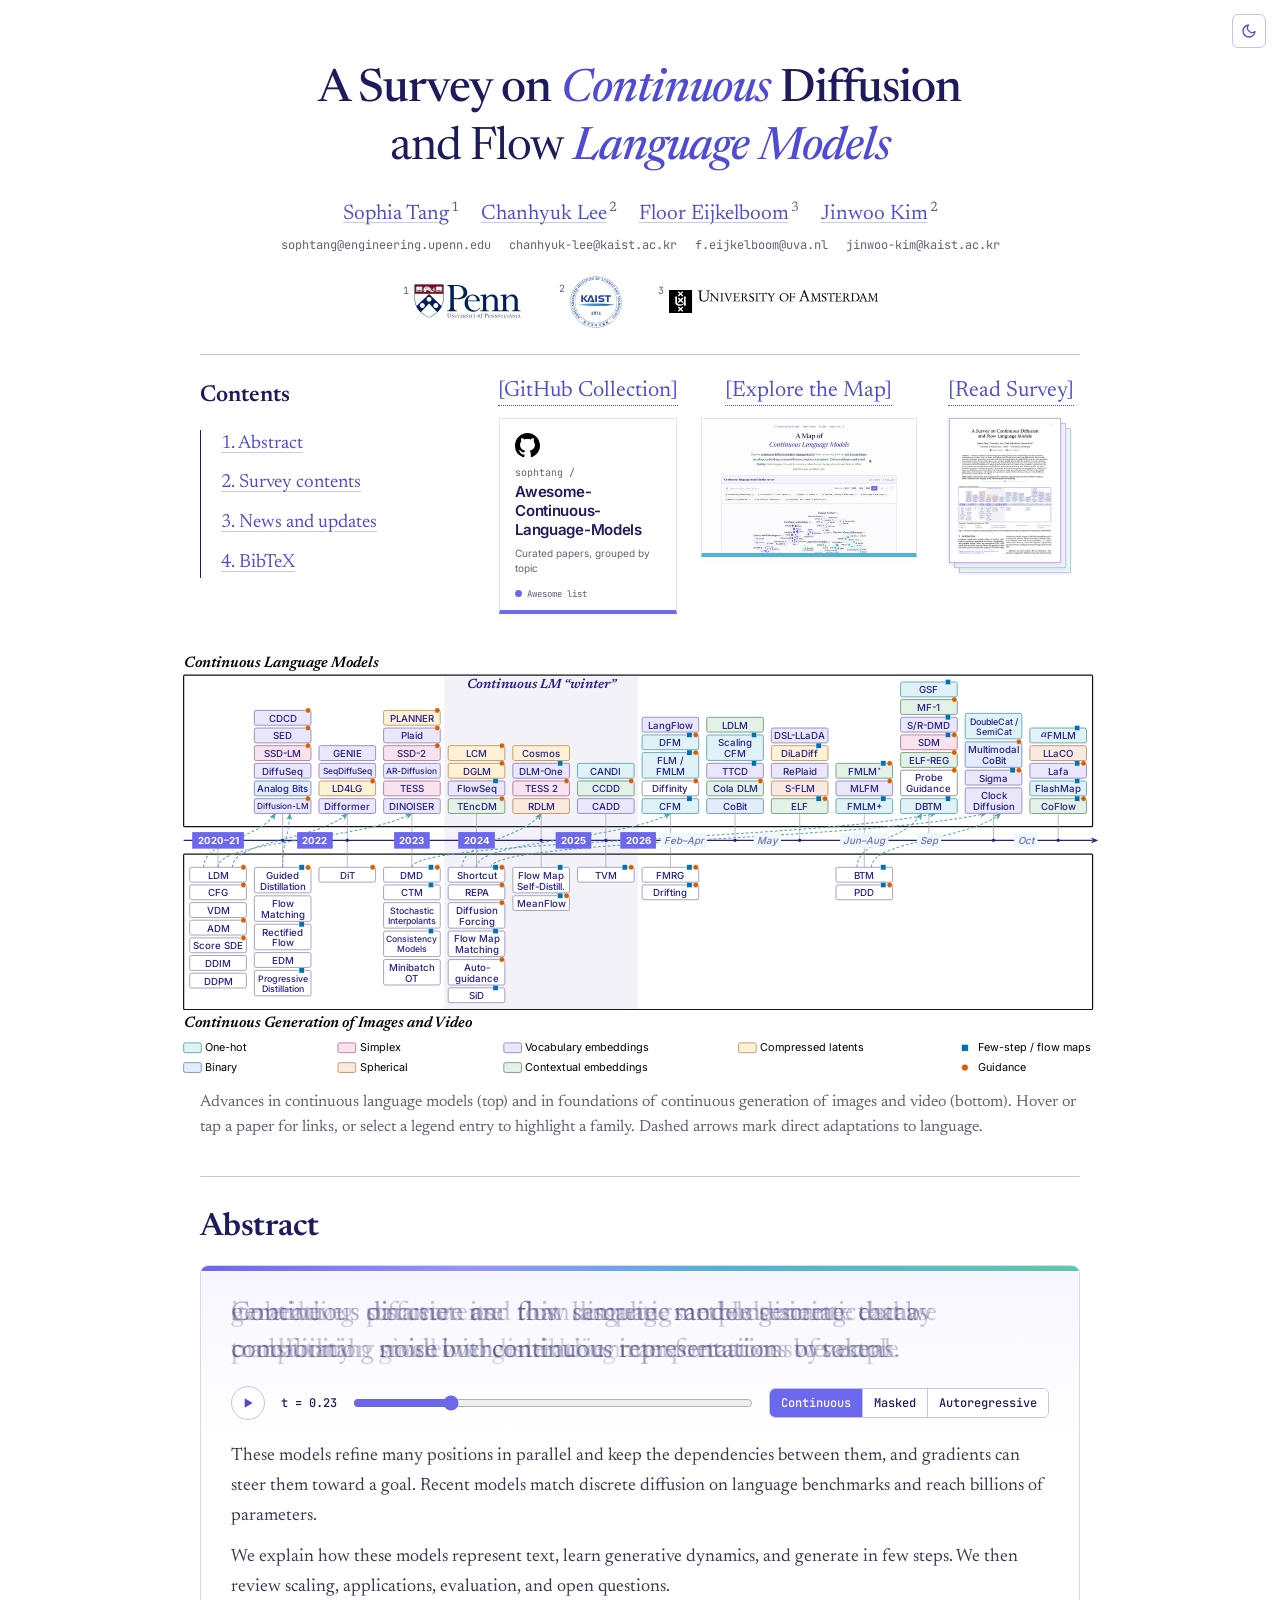
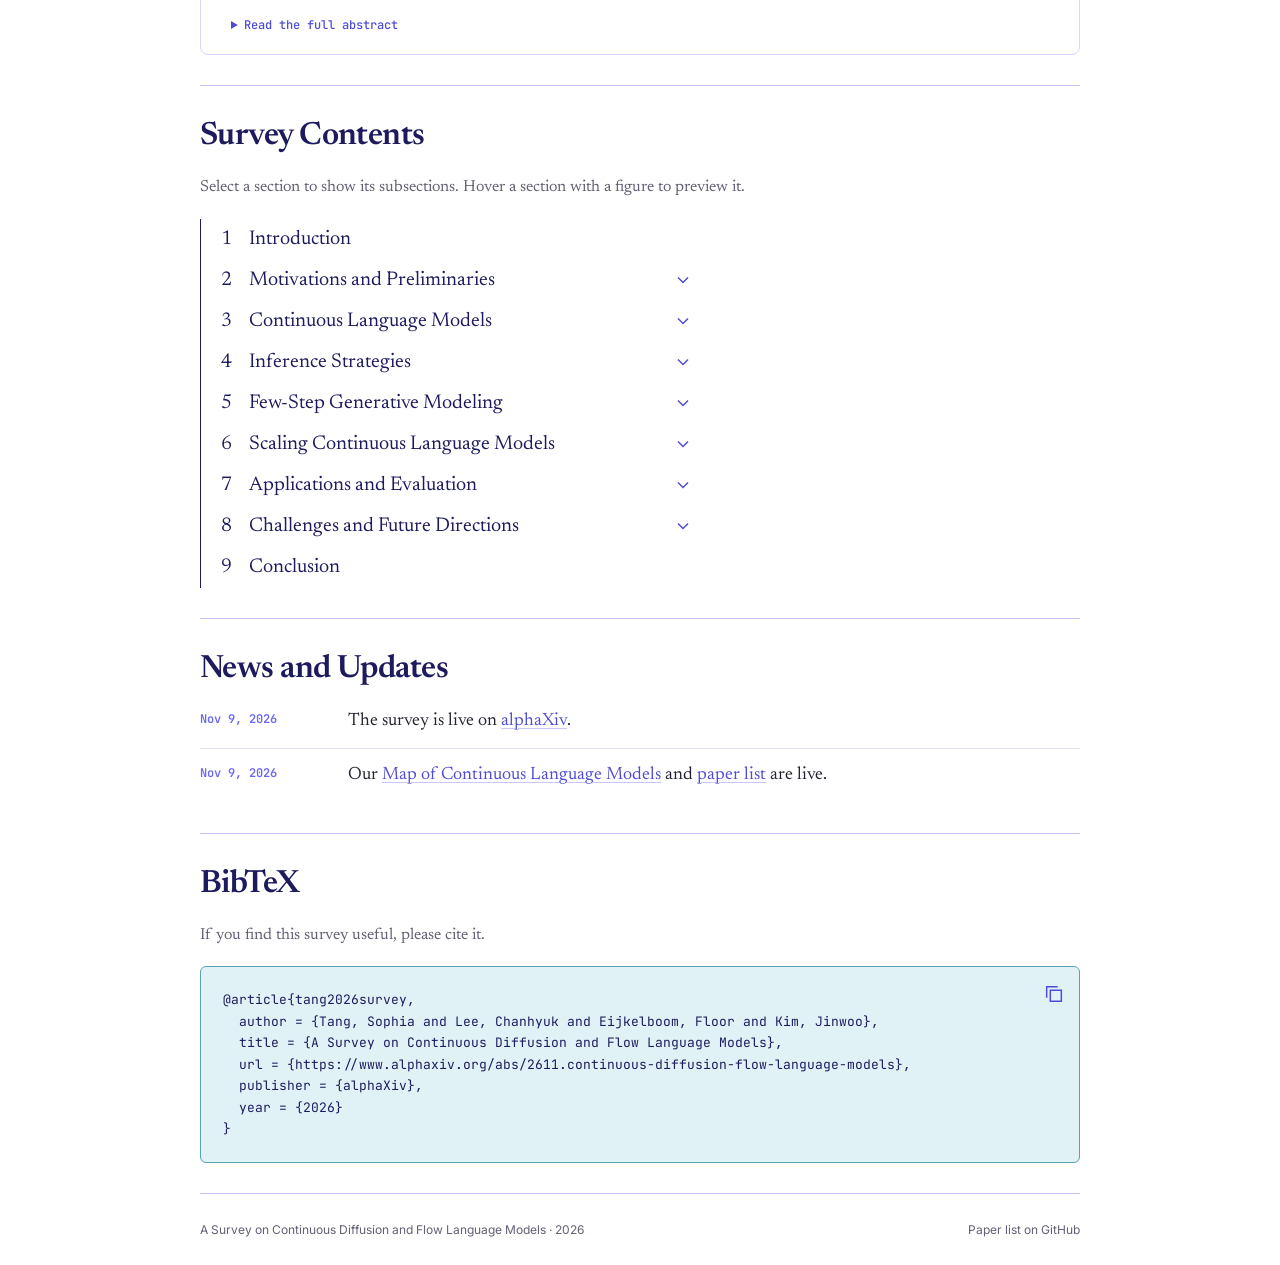
==== commit 07cfc056: "initial release" ====
--- a/index.html
+++ b/index.html
@@ -157,11 +157,11 @@
       <!-- Newest first. Copy an <li> to add an update. -->
       <ol class="news-list">
         <li>
-          <time datetime="2026-11-06">Nov 6, 2026</time>
+          <time datetime="2026-11-06">Nov 9, 2026</time>
           <p>The survey is live on <a href="https://www.alphaxiv.org/abs/2611.continuous-diffusion-flow-language-models" target="_blank" rel="noopener">alphaXiv</a>.</p>
         </li>
         <li>
-          <time datetime="2026-11-06">Nov 6, 2026</time>
+          <time datetime="2026-11-06">Nov 9, 2026</time>
           <p>Our <a href="map/">Map of Continuous Language Models</a> and <a href="https://github.com/sophtang/Awesome-Continuous-Language-Models" target="_blank" rel="noopener">paper list</a> are live.</p>
         </li>
       </ol>
